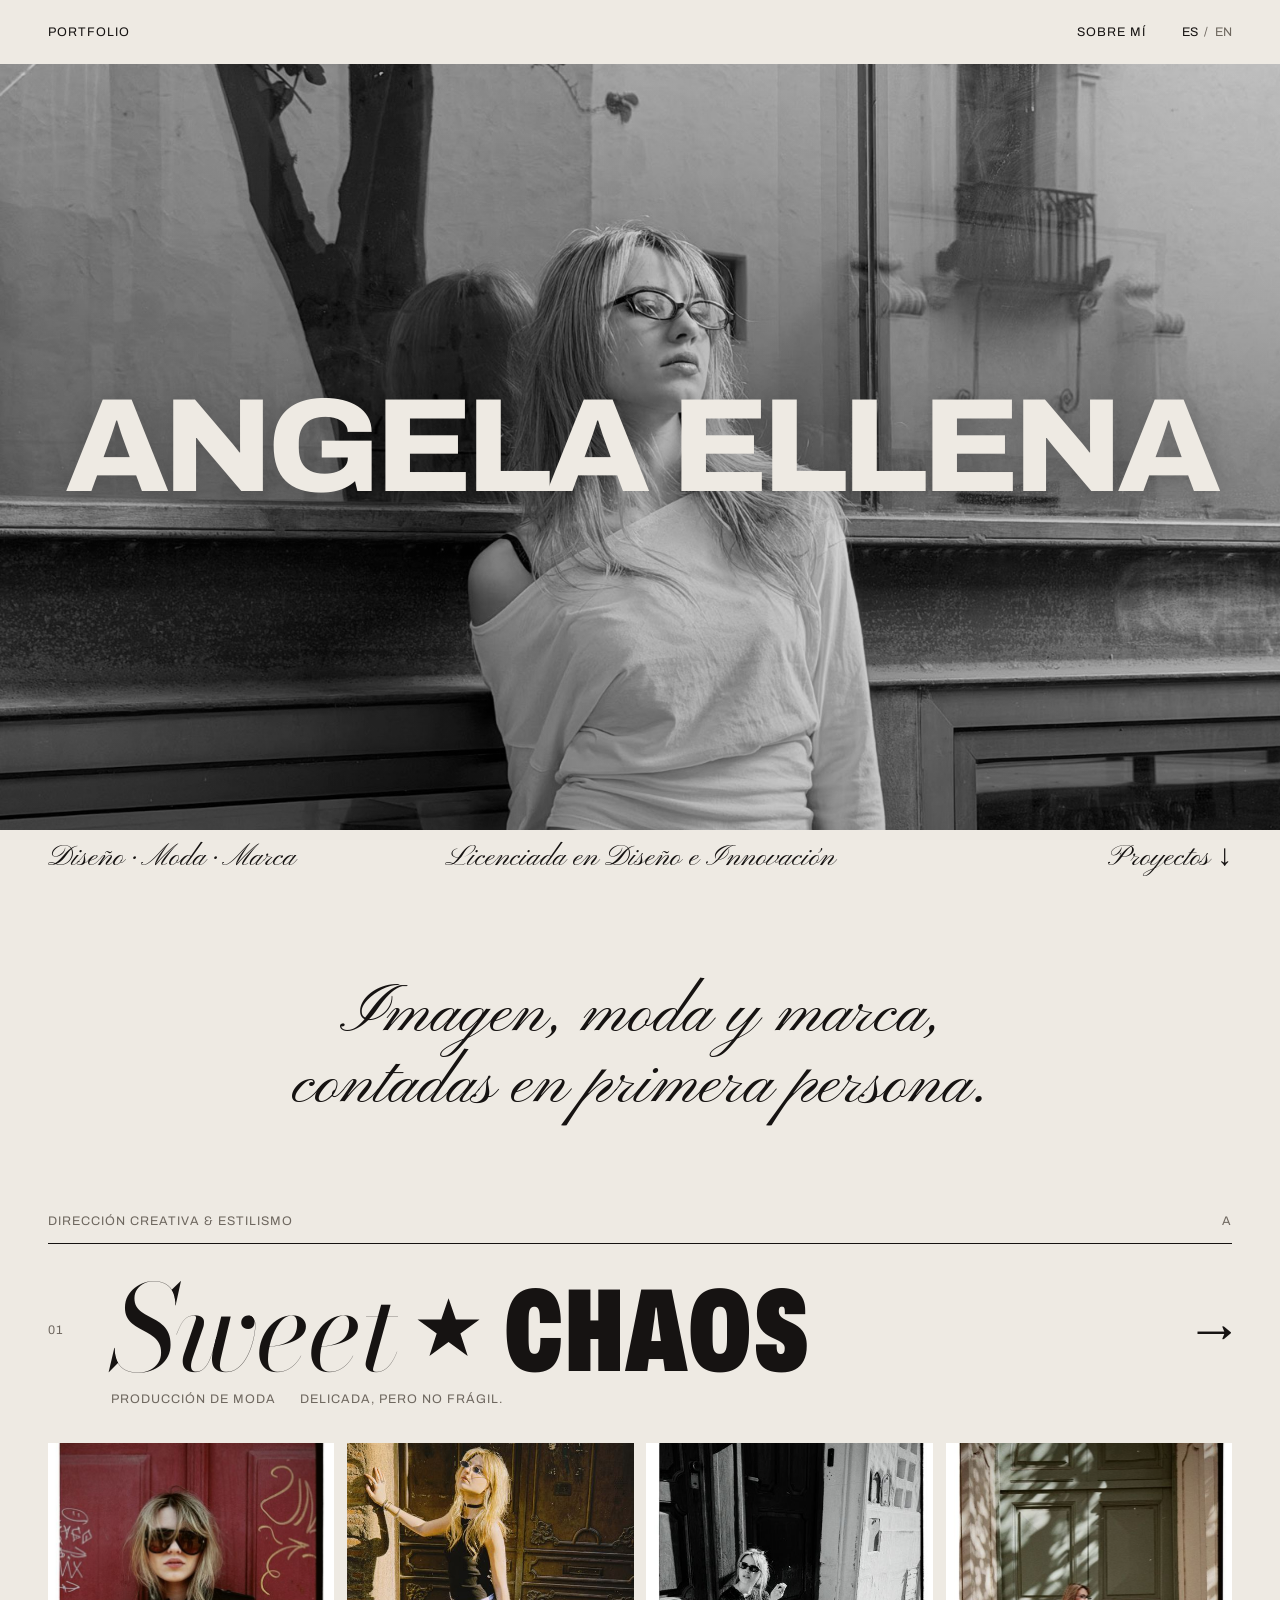
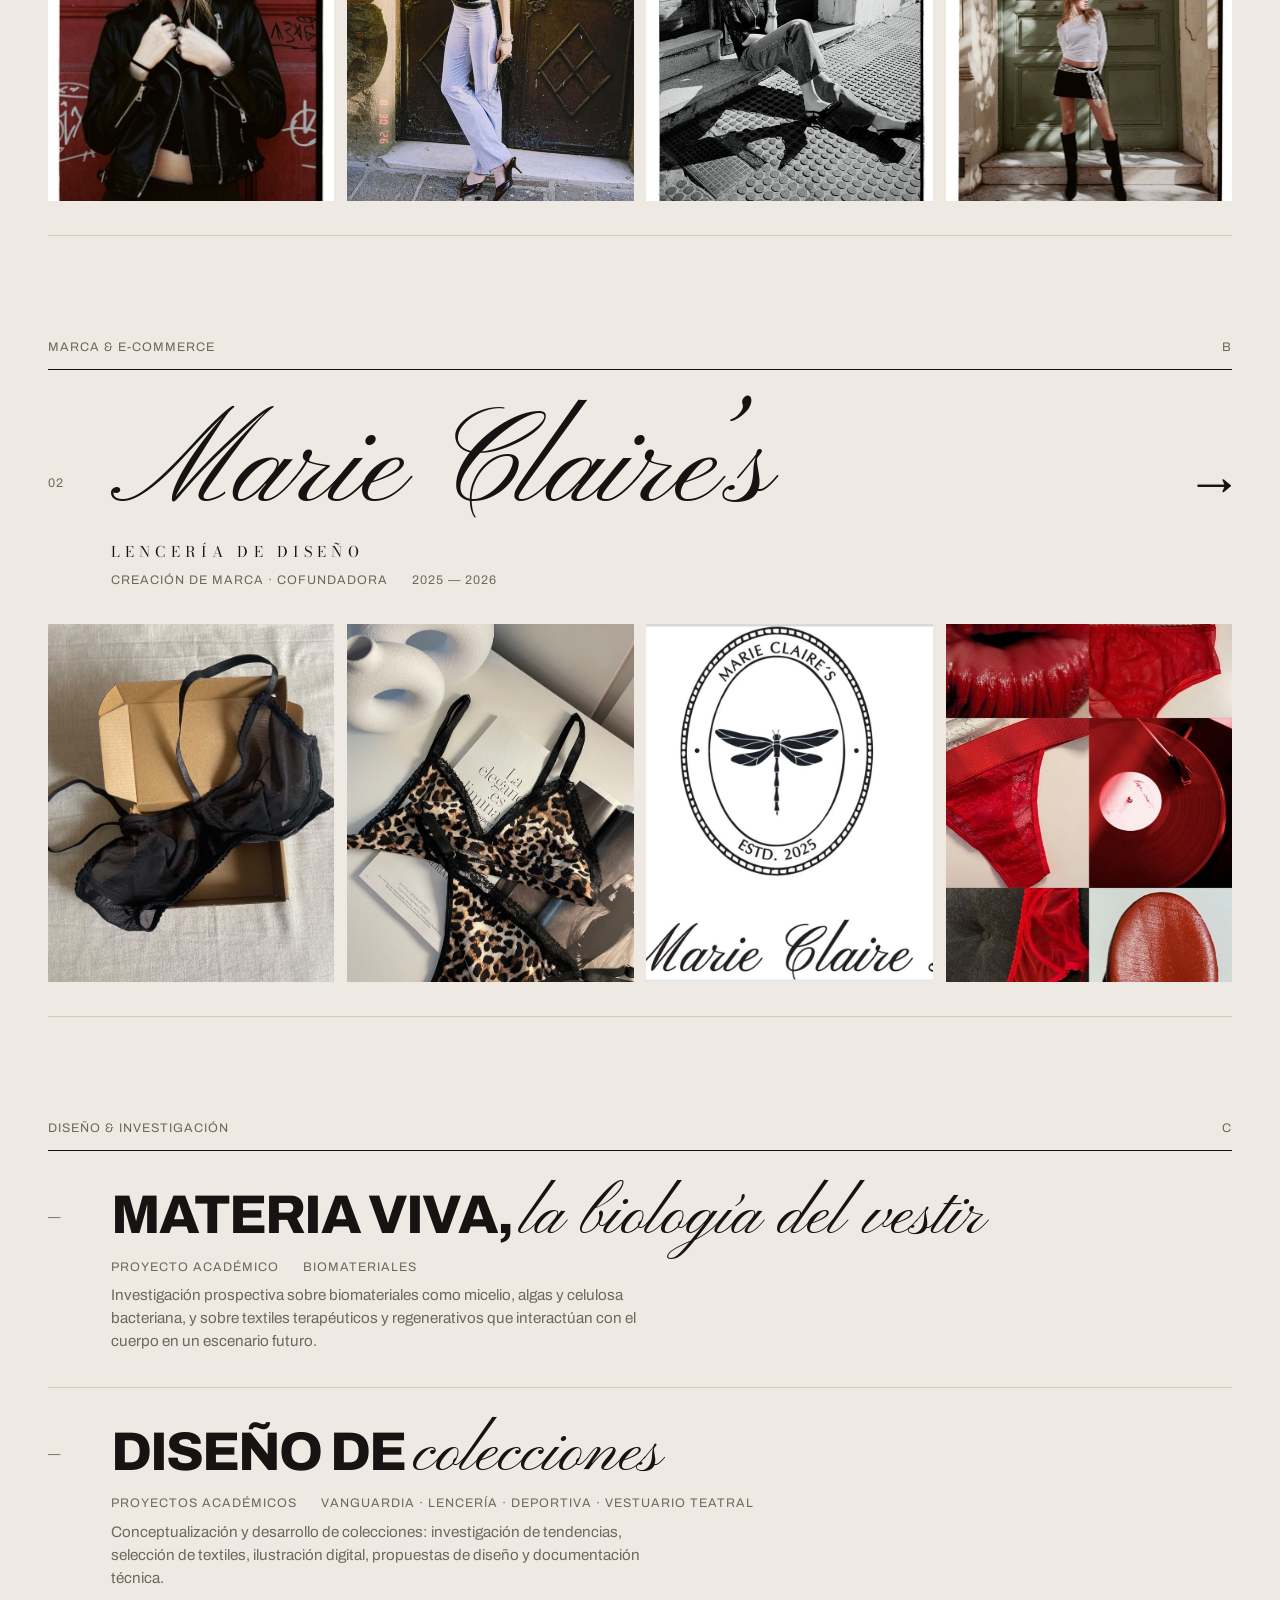
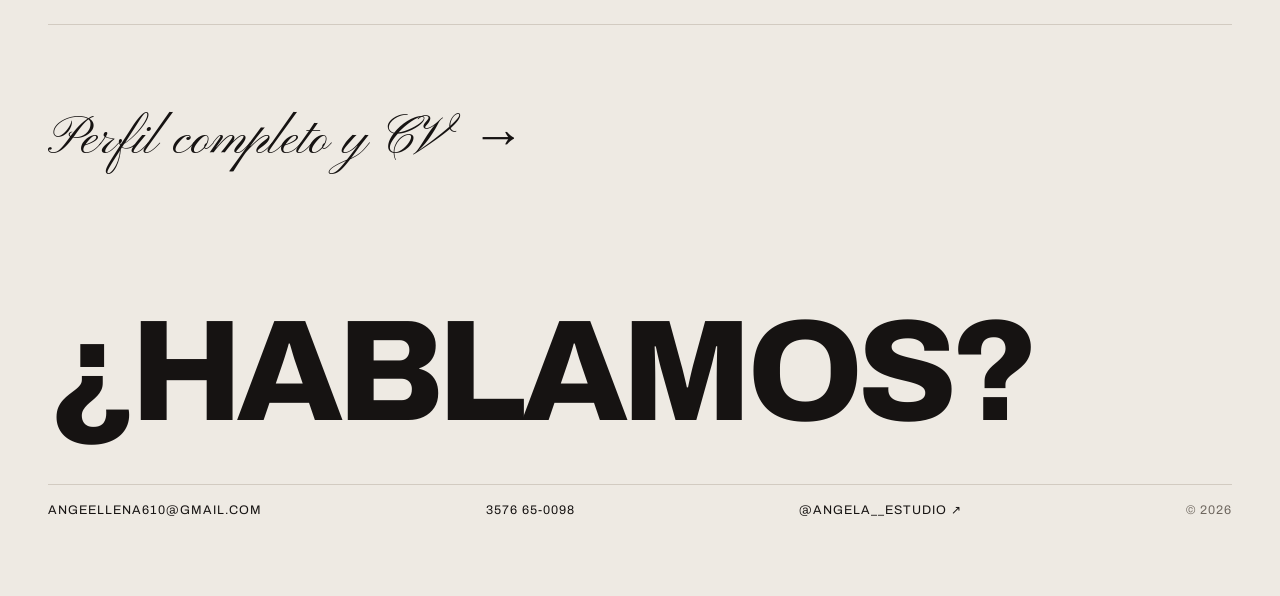
==== index.html @ 3c70242e "Cursiva del índice con Pinyon Script Co-Authored-By: Claude Opus 5.5 <noreply@anthropic.com>" ====
<!doctype html>
<html lang="es">
<head>
  <meta charset="utf-8">
  <meta name="viewport" content="width=device-width, initial-scale=1, viewport-fit=cover">
  <title>Angela Ellena — Portfolio</title>
  <meta name="description" content="Portfolio de Angela Ellena: producción de moda y creación de marca.">
  <meta property="og:title" content="Angela Ellena — Portfolio">
  <meta property="og:description" content="Imagen, moda y marca, contadas en primera persona.">
  <meta property="og:image" content="sweet-chaos/assets/img/full/a01.jpg">
  <meta name="theme-color" content="#EEEAE3">
  <link rel="preconnect" href="https://fonts.googleapis.com">
  <link rel="preconnect" href="https://fonts.gstatic.com" crossorigin>
  <link rel="stylesheet" href="https://fonts.googleapis.com/css2?family=Archivo:wdth,wght@62..125,100..900&family=Bodoni+Moda:ital,opsz,wght@0,6..96,400..700;1,6..96,400..700&family=Pinyon+Script&display=swap">
  <style>
    /* Índice del portfolio: fondo hueso, el nombre en mayúscula grande y pesada (Archivo)
       acompañado de una cursiva caligráfica (Pinyon Script), superpuesto sobre un cuadro grande de fotos horizontales.
       Cada proyecto conserva su propia identidad (Sweet Chaos: Bodoni + condensada con estrella;
       Marie Claire's: firma caligráfica).
       Sin fotos que aparezcan al pasar el mouse: las tiras de fotos están siempre a la vista. */
    :root {
      --paper: #EEEAE3;
      --ink: #161312;
      --soft: #6E675F;
      --rule: #D2CBC1;
      --bordo: #A23A41;
      --f-romantic: "Bodoni Moda", "Didot", "Bodoni 72", Georgia, serif;
      --f-rebel: "Archivo", "Helvetica Neue", Arial, sans-serif;
      --f-italic: "Pinyon Script", "Snell Roundhand", cursive;
      --f-script: "Pinyon Script", "Snell Roundhand", cursive;
      --gutter: clamp(16px, 4vw, 48px);
      --ease: cubic-bezier(.2, .7, .1, 1);
      color-scheme: light;
    }
    * { box-sizing: border-box; }
    html { scroll-behavior: smooth; }
    body { margin: 0; background: var(--paper); color: var(--ink); font-family: var(--f-rebel); font-size: 15px; line-height: 1.5; -webkit-font-smoothing: antialiased; overflow-x: hidden; }
    a { color: inherit; text-decoration: none; }
    button { font: inherit; color: inherit; background: none; border: 0; padding: 0; cursor: pointer; }
    img { display: block; max-width: 100%; height: auto; }
    :focus-visible { outline: 1px solid var(--ink); outline-offset: 4px; }
    ::selection { background: var(--ink); color: var(--paper); }
    .wrap { padding-left: max(var(--gutter), env(safe-area-inset-left, 0px)); padding-right: max(var(--gutter), env(safe-area-inset-right, 0px)); }
    .small { font-size: .78rem; letter-spacing: .08em; text-transform: uppercase; }
    .soft { color: var(--soft); }
    /* La cursiva caligráfica (Pinyon Script): tiene un solo peso y letra chica, por eso va más grande
       que el texto que acompaña y sin negrita ni itálica simuladas */
    .it { font-family: var(--f-italic); font-style: normal; font-weight: 400; font-synthesis: none; letter-spacing: 0; text-transform: none; }

    .bar { display: flex; justify-content: space-between; align-items: center; height: 64px; }
    .lang { display: flex; gap: 6px; color: var(--soft); }
    .lang button[aria-pressed="true"] { color: var(--ink); }
    .nav { display: flex; align-items: center; gap: clamp(16px, 3vw, 36px); }
    .nav > a:hover { color: var(--soft); }

    /* Portada: un cuadro de borde a borde de la pantalla (sin márgenes a los costados) donde van
       pasando las fotos en blanco y negro, con ANGELA ELLENA en un renglón superpuesto encima
       y una línea de notas en cursiva debajo. */
    .hero { min-height: calc(100svh - 64px); display: flex; flex-direction: column; justify-content: center; padding-bottom: 3vh; }
    .caps { display: grid; grid-template-columns: 1fr auto 1fr; gap: 6px 16px; margin-top: 12px; }
    .frame { position: relative; width: 100%; height: clamp(320px, calc(100svh - 64px - 70px), 66vw); overflow: hidden; background: var(--rule); container-type: inline-size; }
    .frame img { position: absolute; inset: 0; width: 100%; height: 100%; object-fit: cover; filter: grayscale(1); opacity: 0; transition: opacity 1.2s var(--ease); }
    .frame img.on { opacity: 1; }
    .frame::after { content: ""; position: absolute; inset: 0; background: linear-gradient(180deg, rgba(0,0,0,.08), rgba(0,0,0,.22)); pointer-events: none; }
    .name { position: absolute; inset: 0; z-index: 1; margin: 0; display: flex; flex-wrap: nowrap; align-items: center; justify-content: center; gap: 0 .2em; padding: 0 3cqi; color: var(--paper); font-family: var(--f-rebel); font-weight: 800; font-stretch: 105%; text-transform: uppercase; font-size: 10.4cqi; line-height: .84; white-space: nowrap; letter-spacing: -.045em; text-align: center; text-shadow: 0 2px 30px rgba(0,0,0,.18); }
    .cap { font-size: clamp(1.6rem, 1.3rem + .7vw, 2.2rem); line-height: 1.1; }
    .cap.c { text-align: center; }
    .cap.r { text-align: right; }
    .cap a:hover { color: var(--soft); }
    @media (max-width: 760px) {
      .frame { height: min(72svh, 125vw); }
      .caps { grid-template-columns: auto 1fr; }
      .cap { white-space: nowrap; }
      .cap { font-size: 1.45rem; }
      .cap.c { grid-column: 1 / -1; grid-row: 1; text-align: left; }
    }
    .intro { margin: clamp(32px, 6vw, 80px) auto clamp(48px, 7vw, 90px); max-width: 22ch; text-align: center; font-family: var(--f-italic); font-weight: 400; font-synthesis: none; font-size: clamp(2.4rem, 1.4rem + 3.6vw, 5.2rem); line-height: 1.05; }
    .intro em { font-style: normal; }

    /* Proyectos */
    .list { list-style: none; margin: 0; padding: 0; }
    .item { border-bottom: 1px solid var(--rule); }
    .item:first-child { border-top: 1px solid var(--ink); }
    .row { display: grid; grid-template-columns: 3em 1fr auto; align-items: center; gap: 8px 18px; padding: clamp(18px, 3vw, 34px) 0; }
    .num { font-size: .78rem; letter-spacing: .08em; color: var(--soft); }
    .arrow { font-size: clamp(1.4rem, 1rem + 1.6vw, 2.6rem); transition: transform .6s var(--ease); }
    .row:hover .arrow, .row:focus-visible .arrow { transform: translateX(12px); }
    .meta { grid-column: 2 / -1; display: flex; flex-wrap: wrap; gap: 4px 24px; }

    .t-sc { display: flex; align-items: baseline; flex-wrap: wrap; gap: 0 .18em; line-height: .85; font-size: clamp(3rem, 1rem + 8vw, 9.5rem); }
    .t-sc i { font-family: var(--f-romantic); font-style: italic; font-weight: 400; letter-spacing: -.02em; }
    .t-sc b { font-family: var(--f-rebel); font-stretch: 62%; font-weight: 900; text-transform: uppercase; }
    .t-sc svg { width: .55em; height: .55em; fill: currentColor; align-self: center; }
    .t-mc { display: block; font-family: var(--f-script); font-weight: 400; font-size: clamp(3.4rem, 1rem + 9vw, 11rem); line-height: 1; }
    .t-mc-sub { display: block; font-family: var(--f-romantic); text-transform: uppercase; letter-spacing: .35em; font-size: clamp(.7rem, .6rem + .4vw, 1rem); margin-top: .4em; }

    /* Grupos por disciplina */
    .group + .group { margin-top: clamp(56px, 8vw, 110px); }
    .group-head { display: flex; justify-content: space-between; gap: 8px 16px; flex-wrap: wrap; padding-bottom: 12px; }
    .group-head h2 { margin: 0; font: inherit; }
    /* Proyectos sin página propia: solo texto, sin flecha ni fotos */
    .row.static { cursor: default; }
    .t-txt { display: block; font-family: var(--f-rebel); font-weight: 800; text-transform: uppercase; font-size: clamp(1.7rem, 1rem + 3vw, 4rem); line-height: .95; letter-spacing: -.035em; }
    .t-txt em { font-family: var(--f-italic); font-style: normal; font-weight: 400; font-synthesis: none; font-size: 1.25em; text-transform: none; letter-spacing: 0; }
    .t-desc { grid-column: 2 / -1; max-width: 62ch; margin: 0; color: var(--soft); font-size: .95rem; }
    .more { display: inline-flex; gap: .6em; align-items: baseline; margin-top: clamp(40px, 6vw, 80px); font-family: var(--f-italic); font-weight: 400; font-synthesis: none; font-size: clamp(2.1rem, 1.4rem + 2.4vw, 3.6rem); }
    .more-a { transition: transform .6s var(--ease); }
    .more:hover .more-a { transform: translateX(10px); }

    .strip { display: grid; grid-template-columns: repeat(4, 1fr); gap: clamp(8px, 1vw, 14px); padding-bottom: clamp(18px, 3vw, 34px); }
    .strip a { display: block; overflow: hidden; }
    .strip img { width: 100%; aspect-ratio: 4 / 5; object-fit: cover; }
    @media (max-width: 700px) {
      .row { grid-template-columns: 2.2em 1fr auto; }
      .strip { grid-template-columns: repeat(2, 1fr); }
    }

    /* Contacto */
    .contact { padding-top: clamp(70px, 10vw, 140px); padding-bottom: max(clamp(40px, 6vw, 80px), env(safe-area-inset-bottom)); }
    .big { font-family: var(--f-rebel); font-weight: 800; text-transform: uppercase; font-size: clamp(3rem, 1rem + 10vw, 12rem); line-height: .88; letter-spacing: -.045em; transition: color .3s; }
    .big:hover { color: var(--bordo); }
    .foot-row { display: flex; flex-wrap: wrap; justify-content: space-between; gap: 10px 28px; margin-top: clamp(28px, 4vw, 48px); border-top: 1px solid var(--rule); padding-top: 16px; }
    .foot-row a { overflow-wrap: anywhere; }
    .foot-row a:hover { color: var(--soft); }

    /* Aparición suave al cargar y al bajar */
    .js .rv { opacity: 0; transform: translateY(24px); transition: opacity 1.1s var(--ease), transform 1.1s var(--ease); }
    .js .rv.in { opacity: 1; transform: none; }
    @media (prefers-reduced-motion: reduce) { .js .rv { opacity: 1; transform: none; transition: none; } html { scroll-behavior: auto; } }
  </style>
</head>
<body>

<header class="bar wrap small">
  <span>Portfolio</span>
  <nav class="nav">
    <a href="about/" data-en="About">Sobre mí</a>
    <div class="lang" role="group" aria-label="Idioma / Language">
      <button type="button" data-lang="es" aria-pressed="true">ES</button>
      <span aria-hidden="true">/</span>
      <button type="button" data-lang="en" aria-pressed="false">EN</button>
    </div>
  </nav>
</header>

<main>
  <section class="hero rv">
      <div class="frame">
        <h1 class="name"><span>Angela</span> <span>Ellena</span></h1>
        <img class="on" src="assets/home/h01.jpg" width="1600" height="1200" alt="">
        <img data-src="assets/home/h02.jpg" width="1600" height="900" alt="">
        <img data-src="assets/home/h03.jpg" width="1280" height="960" alt="">
        <img data-src="assets/home/h04.jpg" width="1600" height="1200" alt="">
        <img data-src="assets/home/h05.jpg" width="1600" height="1200" alt="">
        <img data-src="assets/home/h06.jpg" width="1600" height="900" alt="">
        <img data-src="assets/home/h07.jpg" width="1169" height="811" alt="">
        <img data-src="assets/home/h08.jpg" width="1600" height="1200" alt="">
        <img data-src="assets/home/h09.jpg" width="1600" height="1065" alt="">
        <img data-src="assets/home/h10.jpg" width="1600" height="900" alt="">
        <img data-src="assets/home/h11.jpg" width="1169" height="799" alt="">
        <img data-src="assets/home/h12.jpg" width="1600" height="1200" alt="">
        <img data-src="assets/home/h13.jpg" width="1280" height="960" alt="">
        <img data-src="assets/home/h14.jpg" width="592" height="384" alt="">
        <img data-src="assets/home/h15.jpg" width="1169" height="811" alt="">
        <img data-src="assets/home/h16.jpg" width="784" height="452" alt="">
        <img data-src="assets/home/h17.jpg" width="936" height="526" alt="">
      </div>
      <div class="caps wrap">
        <span class="cap it" data-en="Design · Fashion · Brand">Diseño · Moda · Marca</span>
        <span class="cap c it" data-en="B.A. in Design and Innovation">Licenciada en Diseño e Innovación</span>
        <a class="cap r it" href="#proyectos" data-en="Projects ↓">Proyectos ↓</a>
      </div>
  </section>

  <p class="intro wrap rv" id="proyectos" data-en="Image, fashion and brand, <em>told in the first person.</em>">Imagen, moda y marca, <em>contadas en primera persona.</em></p>

  <div class="wrap">
  <section class="group" aria-labelledby="g1">
    <header class="group-head small soft rv"><h2 id="g1" data-en="Creative direction &amp; styling">Dirección creativa &amp; estilismo</h2><span>A</span></header>
    <ol class="list">
    <li class="item rv">
      <a class="row" href="sweet-chaos/">
        <span class="num">01</span>
        <span class="t-sc" aria-label="Sweet Chaos"><i>Sweet</i><svg viewBox="0 0 100 100" aria-hidden="true"><polygon points="50,2 61.2,34.5 97.6,34.5 68.2,55.9 79.4,90.5 50,69.1 20.6,90.5 31.8,55.9 2.4,34.5 38.8,34.5"/></svg><b>Chaos</b></span>
        <span class="arrow" aria-hidden="true">→</span>
        <span class="meta small soft"><span data-en="Fashion production">Producción de moda</span><span data-en="Delicate, but not fragile.">Delicada, pero no frágil.</span></span>
      </a>
      <div class="strip">
        <a href="sweet-chaos/" tabindex="-1" aria-hidden="true"><img src="sweet-chaos/assets/img/grid/a01.jpg" width="580" height="800" alt=""></a>
        <a href="sweet-chaos/" tabindex="-1" aria-hidden="true"><img src="sweet-chaos/assets/img/grid/a09.jpg" width="533" height="800" alt="" loading="lazy"></a>
        <a href="sweet-chaos/" tabindex="-1" aria-hidden="true"><img src="sweet-chaos/assets/img/grid/b03.jpg" width="571" height="800" alt="" loading="lazy"></a>
        <a href="sweet-chaos/" tabindex="-1" aria-hidden="true"><img src="sweet-chaos/assets/img/grid/a20.jpg" width="573" height="800" alt="" loading="lazy"></a>
      </div>
    </li>
    </ol>
  </section>

  <section class="group" aria-labelledby="g2">
    <header class="group-head small soft rv"><h2 id="g2" data-en="Brand &amp; e-commerce">Marca &amp; e-commerce</h2><span>B</span></header>
    <ol class="list" start="2">
    <li class="item rv">
      <a class="row" href="marie-claires/">
        <span class="num">02</span>
        <span><span class="t-mc">Marie Claire’s</span><span class="t-mc-sub" data-en="Designer lingerie">Lencería de diseño</span></span>
        <span class="arrow" aria-hidden="true">→</span>
        <span class="meta small soft"><span data-en="Brand creation · Co-founder">Creación de marca · Cofundadora</span><span>2025 — 2026</span></span>
      </a>
      <div class="strip">
        <a href="marie-claires/" tabindex="-1" aria-hidden="true"><img src="marie-claires/assets/img/grid/hero.jpg" width="675" height="900" alt="" loading="lazy"></a>
        <a href="marie-claires/" tabindex="-1" aria-hidden="true"><img src="marie-claires/assets/img/grid/f2.jpg" width="675" height="900" alt="" loading="lazy"></a>
        <a href="marie-claires/" tabindex="-1" aria-hidden="true"><img src="marie-claires/assets/img/grid/l6.jpg" width="854" height="900" alt="" loading="lazy"></a>
        <a href="marie-claires/" tabindex="-1" aria-hidden="true"><img src="marie-claires/assets/img/grid/m6.jpg" width="506" height="900" alt="" loading="lazy"></a>
      </div>
    </li>
    </ol>
  </section>

  <section class="group" aria-labelledby="g3">
    <header class="group-head small soft rv"><h2 id="g3" data-en="Design &amp; research">Diseño &amp; investigación</h2><span>C</span></header>
    <ul class="list">
      <li class="item rv">
        <div class="row static">
          <span class="num">—</span>
          <span class="t-txt">Materia Viva, <em data-en="the biology of dressing">la biología del vestir</em></span>
          <span></span>
          <span class="meta small soft"><span data-en="Academic project">Proyecto académico</span><span data-en="Biomaterials">Biomateriales</span></span>
          <p class="t-desc" data-en="Speculative research on biomaterials such as mycelium, algae and bacterial cellulose, and on therapeutic, regenerative textiles that interact with the body in a future scenario.">Investigación prospectiva sobre biomateriales como micelio, algas y celulosa bacteriana, y sobre textiles terapéuticos y regenerativos que interactúan con el cuerpo en un escenario futuro.</p>
        </div>
      </li>
      <li class="item rv">
        <div class="row static">
          <span class="num">—</span>
          <span class="t-txt" data-en="Collection <em>design</em>">Diseño de <em>colecciones</em></span>
          <span></span>
          <span class="meta small soft"><span data-en="Academic projects">Proyectos académicos</span><span data-en="Avant-garde · Lingerie · Sportswear · Stage costume">Vanguardia · Lencería · Deportiva · Vestuario teatral</span></span>
          <p class="t-desc" data-en="Concept and development of collections: trend research, textile selection, digital illustration, design proposals and technical documentation.">Conceptualización y desarrollo de colecciones: investigación de tendencias, selección de textiles, ilustración digital, propuestas de diseño y documentación técnica.</p>
        </div>
      </li>
    </ul>
  </section>

  <a class="more rv" href="about/"><span data-en="Full profile &amp; CV">Perfil completo y CV</span><span class="more-a" aria-hidden="true">→</span></a>
  </div>

  <section class="contact wrap" aria-label="Contacto">
    <a class="big" href="mailto:angeellena610@gmail.com" data-en="Let’s talk">¿Hablamos?</a>
    <div class="foot-row small">
      <a href="mailto:angeellena610@gmail.com">angeellena610@gmail.com</a>
      <a href="tel:+5493576650098">3576 65-0098</a>
      <a href="https://instagram.com/angela__estudio" target="_blank" rel="noopener">@angela__estudio ↗</a>
      <span class="soft">© 2026</span>
    </div>
  </section>
</main>

<script>
(() => {
  'use strict';
  document.documentElement.classList.add('js');

  // ES / EN: el español está en el HTML, el inglés en data-en. Siempre abre en español; si se elige inglés,
  // se mantiene solo mientras dure la visita (sessionStorage) y lo comparten las páginas de proyecto.
  const items = [...document.querySelectorAll('[data-en]')].map((el) => ({ el, es: el.innerHTML, en: el.dataset.en }));
  function setLang(l) {
    const lang = l === 'en' ? 'en' : 'es';
    document.documentElement.lang = lang;
    items.forEach((x) => { x.el.innerHTML = x[lang]; });
    document.querySelectorAll('.lang button').forEach((b) => b.setAttribute('aria-pressed', String(b.dataset.lang === lang)));
    try { sessionStorage.setItem('ae-lang', lang); } catch (e) { /* sin storage */ }
  }
  document.querySelectorAll('.lang button').forEach((b) => b.addEventListener('click', () => setLang(b.dataset.lang)));
  let saved = null;
  try { saved = sessionStorage.getItem('ae-lang'); } catch (e) { /* sin storage */ }
  setLang(saved || 'es');

  // Portada: las fotos del cuadro van pasando. Se carga solo la primera; cada siguiente se baja
  // mientras se ve la actual y aparece recién cuando terminó de cargar.
  const pics = [...document.querySelectorAll('.frame img')];
  const load = (img) => new Promise((ok) => {
    if (!img.dataset.src) return ok();
    img.onload = img.onerror = () => ok();
    img.src = img.dataset.src; delete img.dataset.src;
  });
  if (pics.length > 1 && !matchMedia('(prefers-reduced-motion: reduce)').matches) {
    let i = 0;
    const next = () => {
      const j = (i + 1) % pics.length;
      Promise.all([load(pics[j]), new Promise((r) => setTimeout(r, 3000))]).then(() => {
        pics[i].classList.remove('on'); pics[j].classList.add('on'); i = j; next();
      });
    };
    next();
  }

  // Aparición al bajar
  const rvs = document.querySelectorAll('.rv');
  if ('IntersectionObserver' in window && !matchMedia('(prefers-reduced-motion: reduce)').matches) {
    const io = new IntersectionObserver((es) => es.forEach((e) => { if (e.isIntersecting) { e.target.classList.add('in'); io.unobserve(e.target); } }), { threshold: 0.08 });
    rvs.forEach((el) => io.observe(el));
  } else rvs.forEach((el) => el.classList.add('in'));
})();
</script>
</body>
</html>
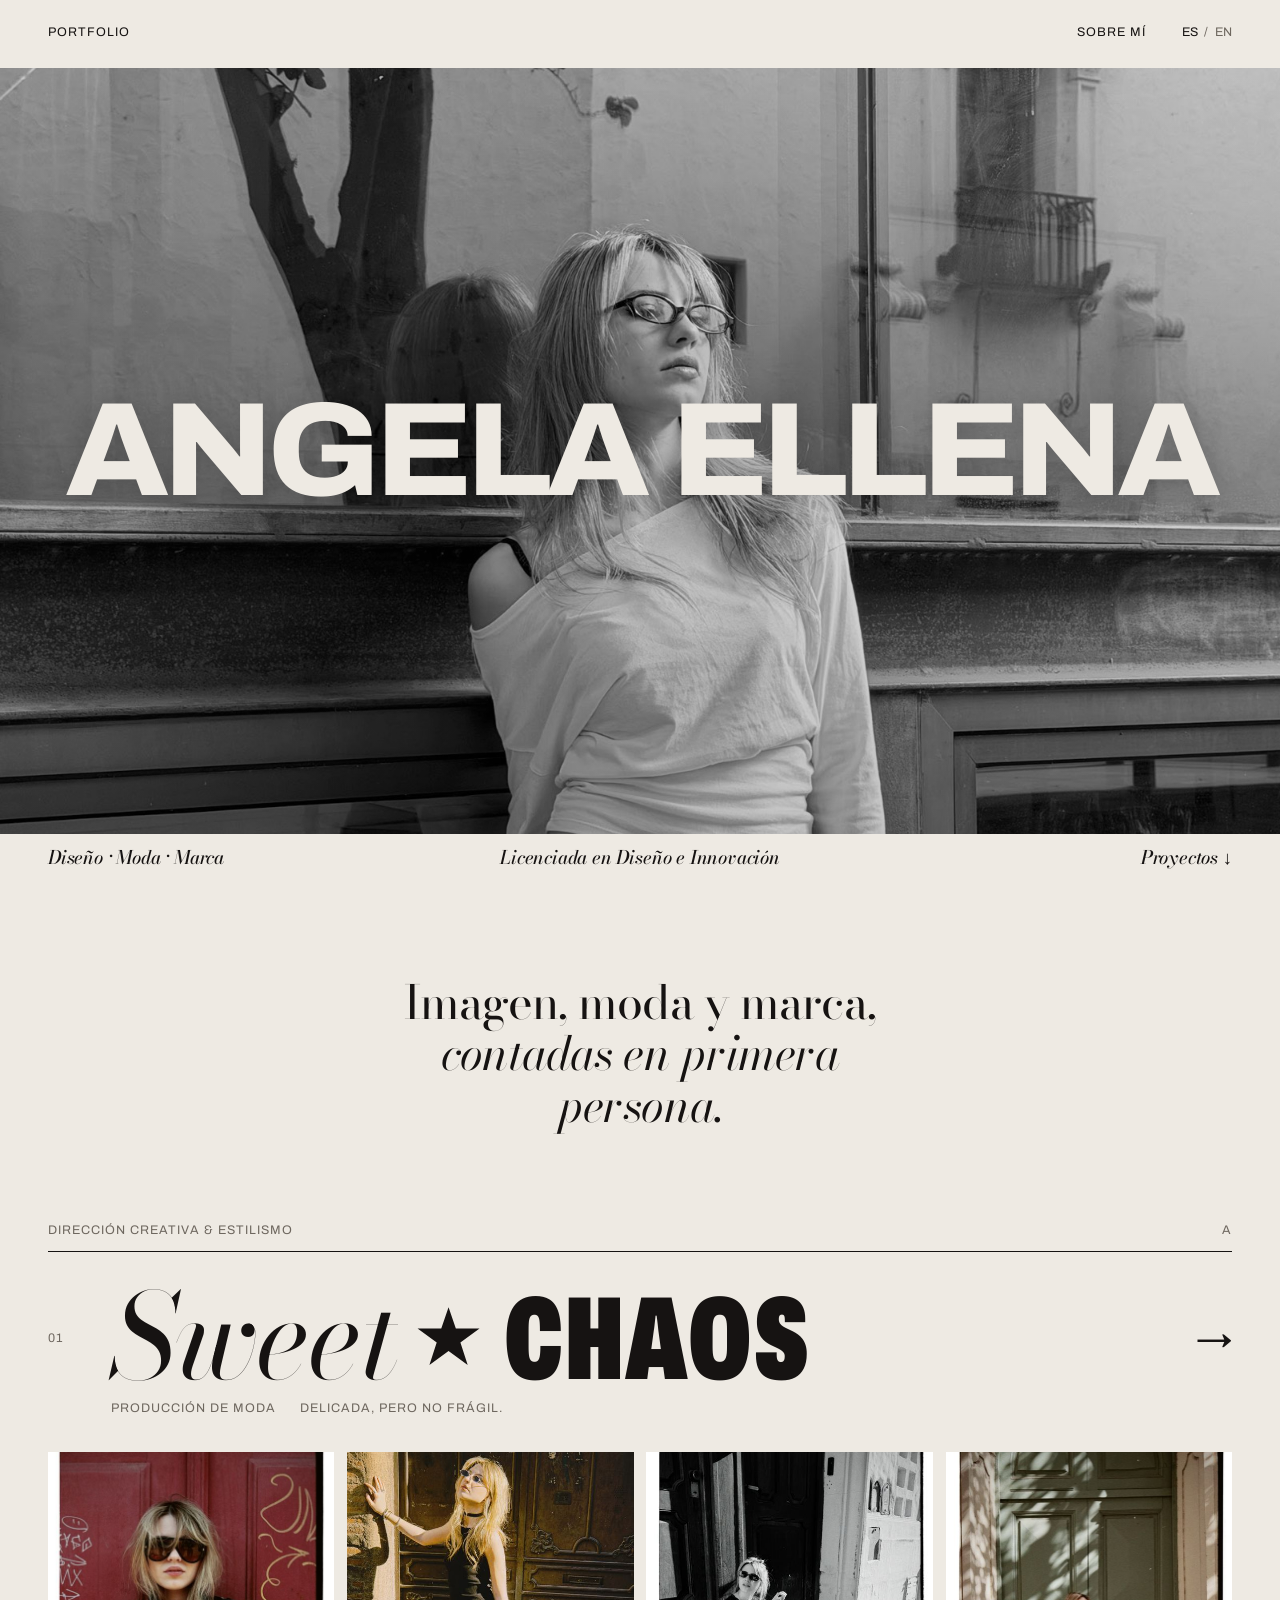
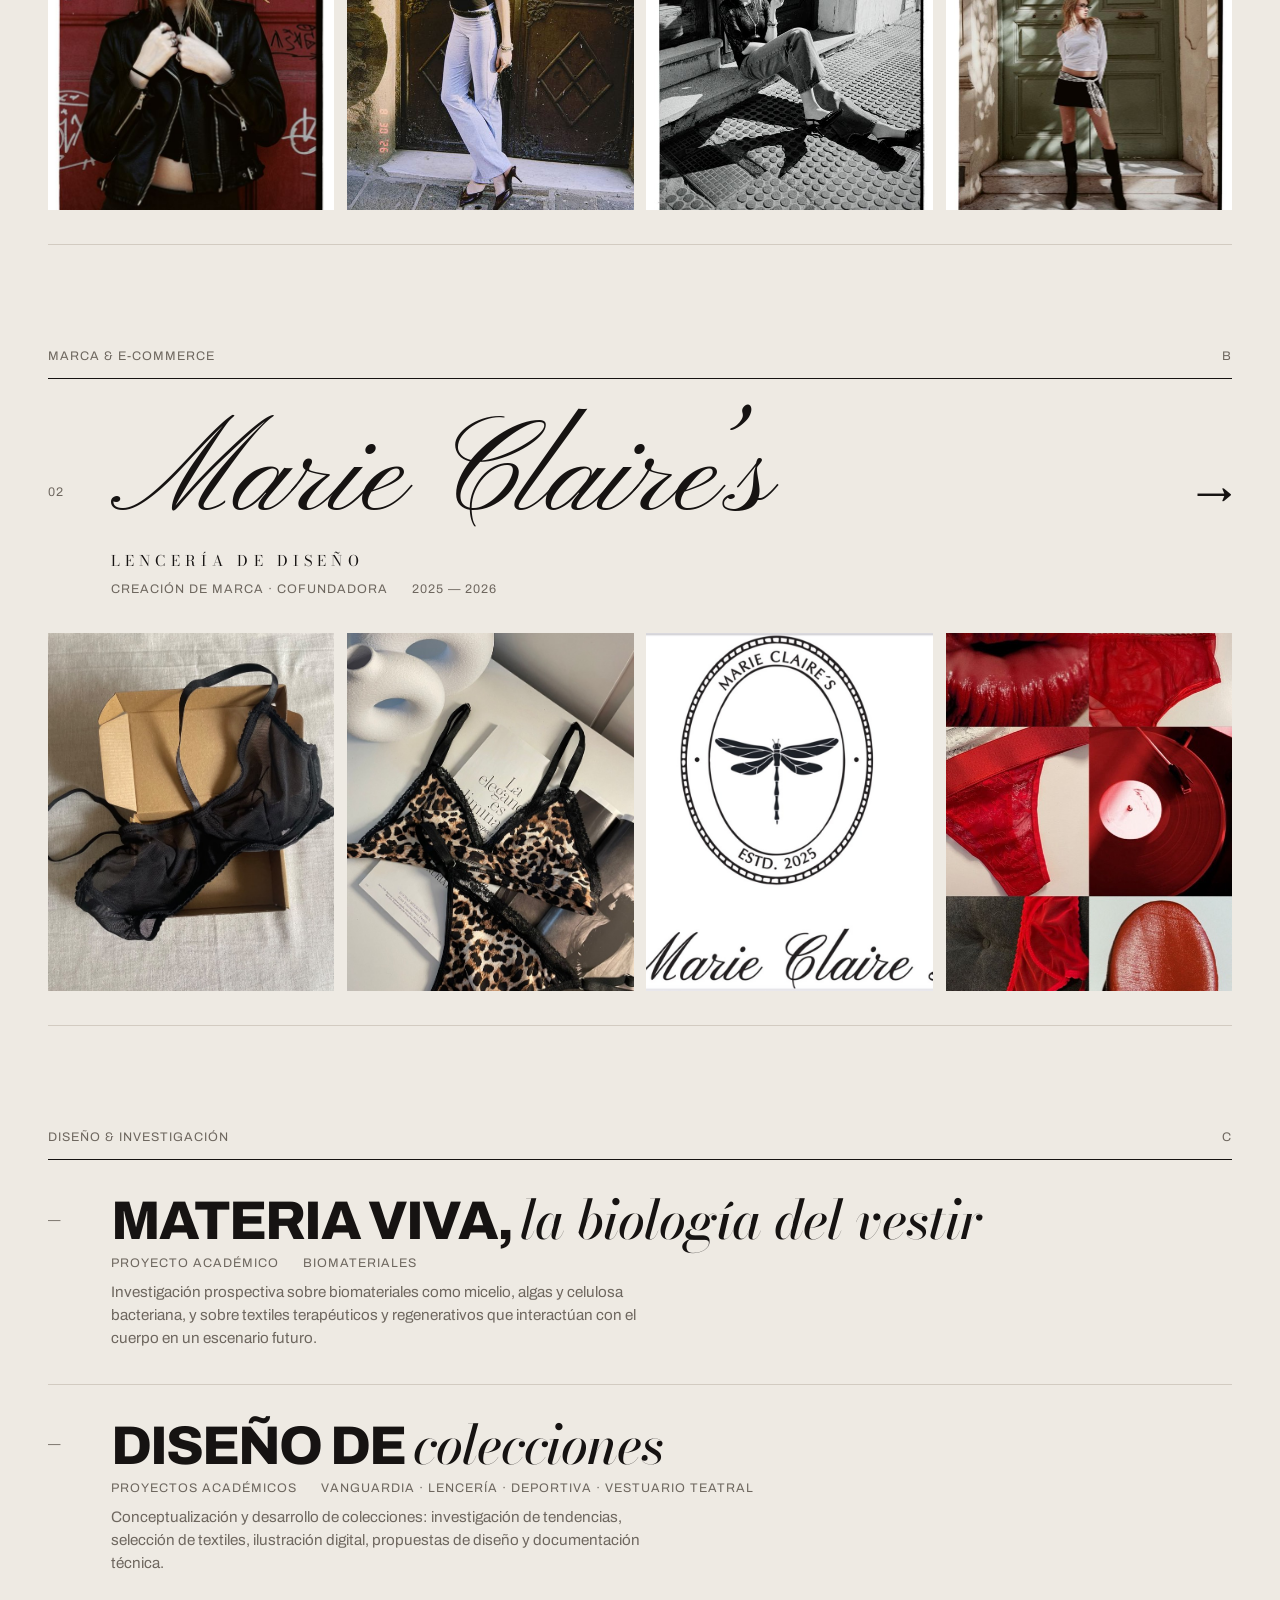
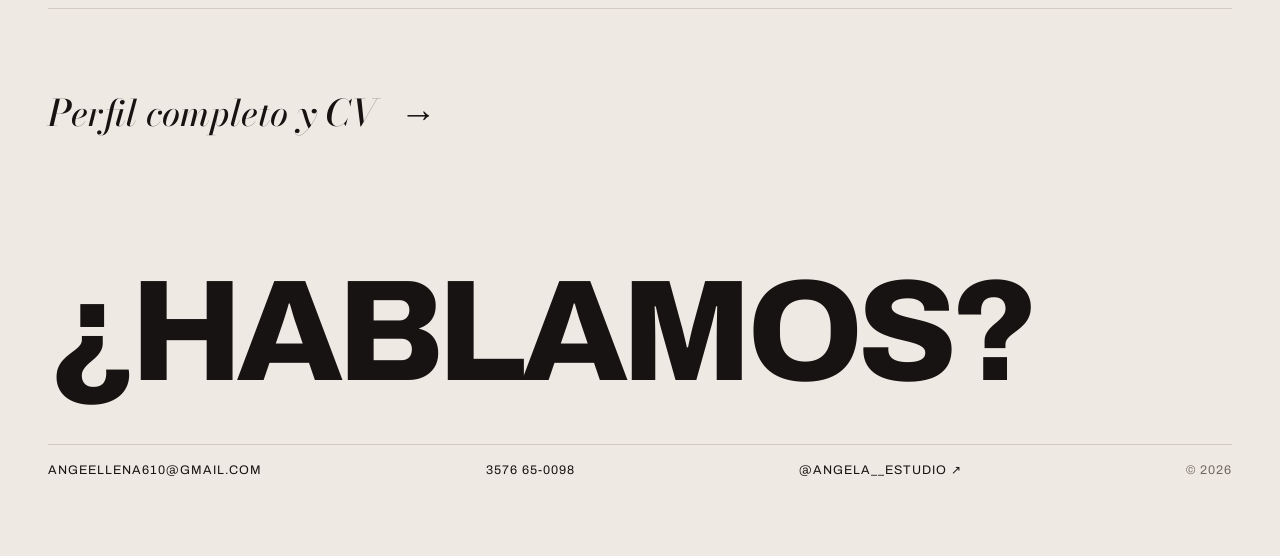
==== commit f8170142: "Itálica de Bodoni Moda (como en main) en lugar de Pinyon Script Co-Authored-By: Claude Opus 5.5 <nor" ====
--- a/index.html
+++ b/index.html
@@ -14,7 +14,7 @@
   <link rel="stylesheet" href="https://fonts.googleapis.com/css2?family=Archivo:wdth,wght@62..125,100..900&family=Bodoni+Moda:ital,opsz,wght@0,6..96,400..700;1,6..96,400..700&family=Pinyon+Script&display=swap">
   <style>
     /* Índice del portfolio: fondo hueso, el nombre en mayúscula grande y pesada (Archivo)
-       acompañado de una cursiva caligráfica (Pinyon Script), superpuesto sobre un cuadro grande de fotos horizontales.
+       acompañado de la itálica de Bodoni Moda (la misma del sitio en main), superpuesto sobre un cuadro grande de fotos horizontales.
        Cada proyecto conserva su propia identidad (Sweet Chaos: Bodoni + condensada con estrella;
        Marie Claire's: firma caligráfica).
        Sin fotos que aparezcan al pasar el mouse: las tiras de fotos están siempre a la vista. */
@@ -26,7 +26,7 @@
       --bordo: #A23A41;
       --f-romantic: "Bodoni Moda", "Didot", "Bodoni 72", Georgia, serif;
       --f-rebel: "Archivo", "Helvetica Neue", Arial, sans-serif;
-      --f-italic: "Pinyon Script", "Snell Roundhand", cursive;
+      --f-italic: "Bodoni Moda", "Didot", "Bodoni 72", Georgia, serif;
       --f-script: "Pinyon Script", "Snell Roundhand", cursive;
       --gutter: clamp(16px, 4vw, 48px);
       --ease: cubic-bezier(.2, .7, .1, 1);
@@ -43,9 +43,8 @@
     .wrap { padding-left: max(var(--gutter), env(safe-area-inset-left, 0px)); padding-right: max(var(--gutter), env(safe-area-inset-right, 0px)); }
     .small { font-size: .78rem; letter-spacing: .08em; text-transform: uppercase; }
     .soft { color: var(--soft); }
-    /* La cursiva caligráfica (Pinyon Script): tiene un solo peso y letra chica, por eso va más grande
-       que el texto que acompaña y sin negrita ni itálica simuladas */
-    .it { font-family: var(--f-italic); font-style: normal; font-weight: 400; font-synthesis: none; letter-spacing: 0; text-transform: none; }
+    /* La itálica de Bodoni Moda, en peso medio para que los trazos finos no se pierdan */
+    .it { font-family: var(--f-italic); font-style: italic; font-weight: 500; letter-spacing: -.01em; text-transform: none; }
 
     .bar { display: flex; justify-content: space-between; align-items: center; height: 64px; }
     .lang { display: flex; gap: 6px; color: var(--soft); }
@@ -63,7 +62,7 @@
     .frame img.on { opacity: 1; }
     .frame::after { content: ""; position: absolute; inset: 0; background: linear-gradient(180deg, rgba(0,0,0,.08), rgba(0,0,0,.22)); pointer-events: none; }
     .name { position: absolute; inset: 0; z-index: 1; margin: 0; display: flex; flex-wrap: nowrap; align-items: center; justify-content: center; gap: 0 .2em; padding: 0 3cqi; color: var(--paper); font-family: var(--f-rebel); font-weight: 800; font-stretch: 105%; text-transform: uppercase; font-size: 10.4cqi; line-height: .84; white-space: nowrap; letter-spacing: -.045em; text-align: center; text-shadow: 0 2px 30px rgba(0,0,0,.18); }
-    .cap { font-size: clamp(1.6rem, 1.3rem + .7vw, 2.2rem); line-height: 1.1; }
+    .cap { font-size: clamp(1rem, .85rem + .4vw, 1.35rem); line-height: 1.2; }
     .cap.c { text-align: center; }
     .cap.r { text-align: right; }
     .cap a:hover { color: var(--soft); }
@@ -71,11 +70,11 @@
       .frame { height: min(72svh, 125vw); }
       .caps { grid-template-columns: auto 1fr; }
       .cap { white-space: nowrap; }
-      .cap { font-size: 1.45rem; }
+      .cap { font-size: 1rem; }
       .cap.c { grid-column: 1 / -1; grid-row: 1; text-align: left; }
     }
-    .intro { margin: clamp(32px, 6vw, 80px) auto clamp(48px, 7vw, 90px); max-width: 22ch; text-align: center; font-family: var(--f-italic); font-weight: 400; font-synthesis: none; font-size: clamp(2.4rem, 1.4rem + 3.6vw, 5.2rem); line-height: 1.05; }
-    .intro em { font-style: normal; }
+    .intro { margin: clamp(32px, 6vw, 80px) auto clamp(48px, 7vw, 90px); max-width: 22ch; text-align: center; font-family: var(--f-italic); font-weight: 400; font-size: clamp(1.6rem, 1rem + 2.4vw, 3.4rem); line-height: 1.1; letter-spacing: -.02em; }
+    .intro em { font-style: italic; }
 
     /* Proyectos */
     .list { list-style: none; margin: 0; padding: 0; }
@@ -101,9 +100,9 @@
     /* Proyectos sin página propia: solo texto, sin flecha ni fotos */
     .row.static { cursor: default; }
     .t-txt { display: block; font-family: var(--f-rebel); font-weight: 800; text-transform: uppercase; font-size: clamp(1.7rem, 1rem + 3vw, 4rem); line-height: .95; letter-spacing: -.035em; }
-    .t-txt em { font-family: var(--f-italic); font-style: normal; font-weight: 400; font-synthesis: none; font-size: 1.25em; text-transform: none; letter-spacing: 0; }
+    .t-txt em { font-family: var(--f-italic); font-style: italic; font-weight: 500; text-transform: none; letter-spacing: -.02em; }
     .t-desc { grid-column: 2 / -1; max-width: 62ch; margin: 0; color: var(--soft); font-size: .95rem; }
-    .more { display: inline-flex; gap: .6em; align-items: baseline; margin-top: clamp(40px, 6vw, 80px); font-family: var(--f-italic); font-weight: 400; font-synthesis: none; font-size: clamp(2.1rem, 1.4rem + 2.4vw, 3.6rem); }
+    .more { display: inline-flex; gap: .6em; align-items: baseline; margin-top: clamp(40px, 6vw, 80px); font-family: var(--f-italic); font-style: italic; font-weight: 500; font-size: clamp(1.4rem, 1rem + 1.6vw, 2.4rem); }
     .more-a { transition: transform .6s var(--ease); }
     .more:hover .more-a { transform: translateX(10px); }
 
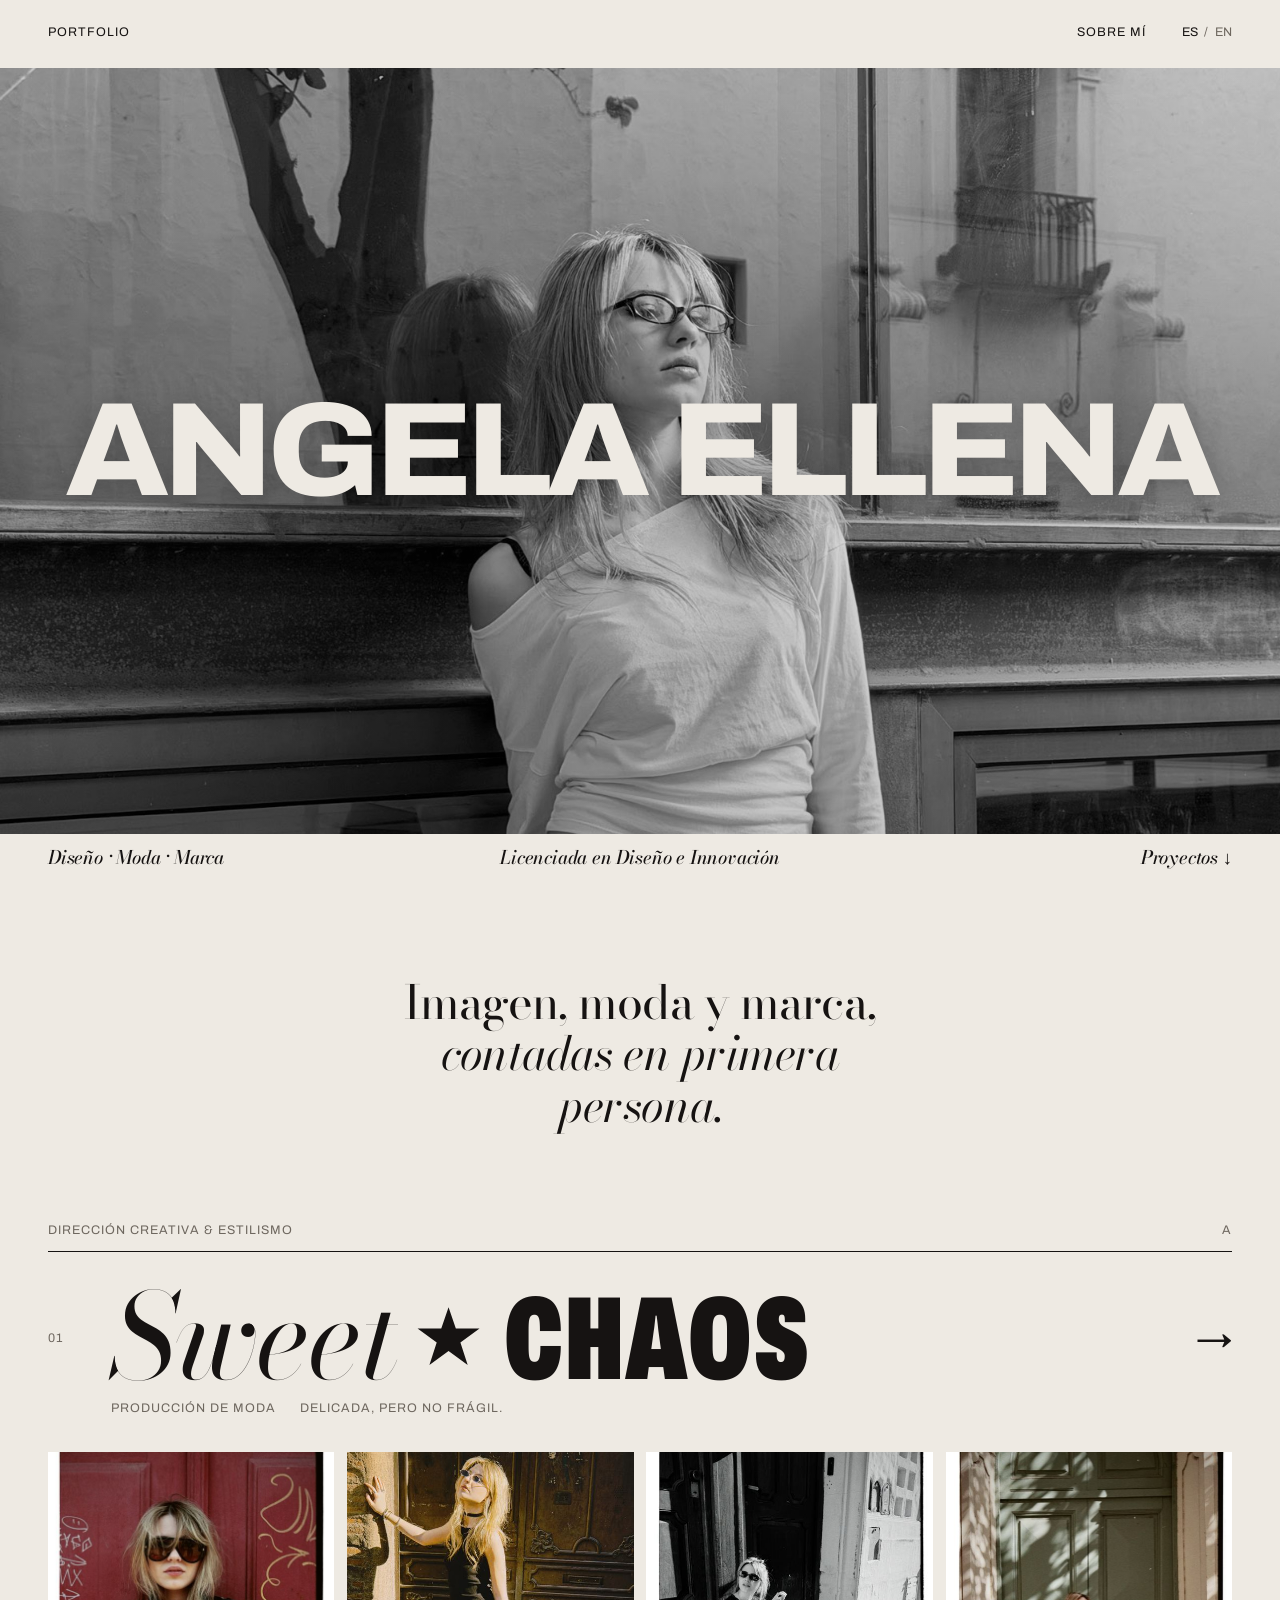
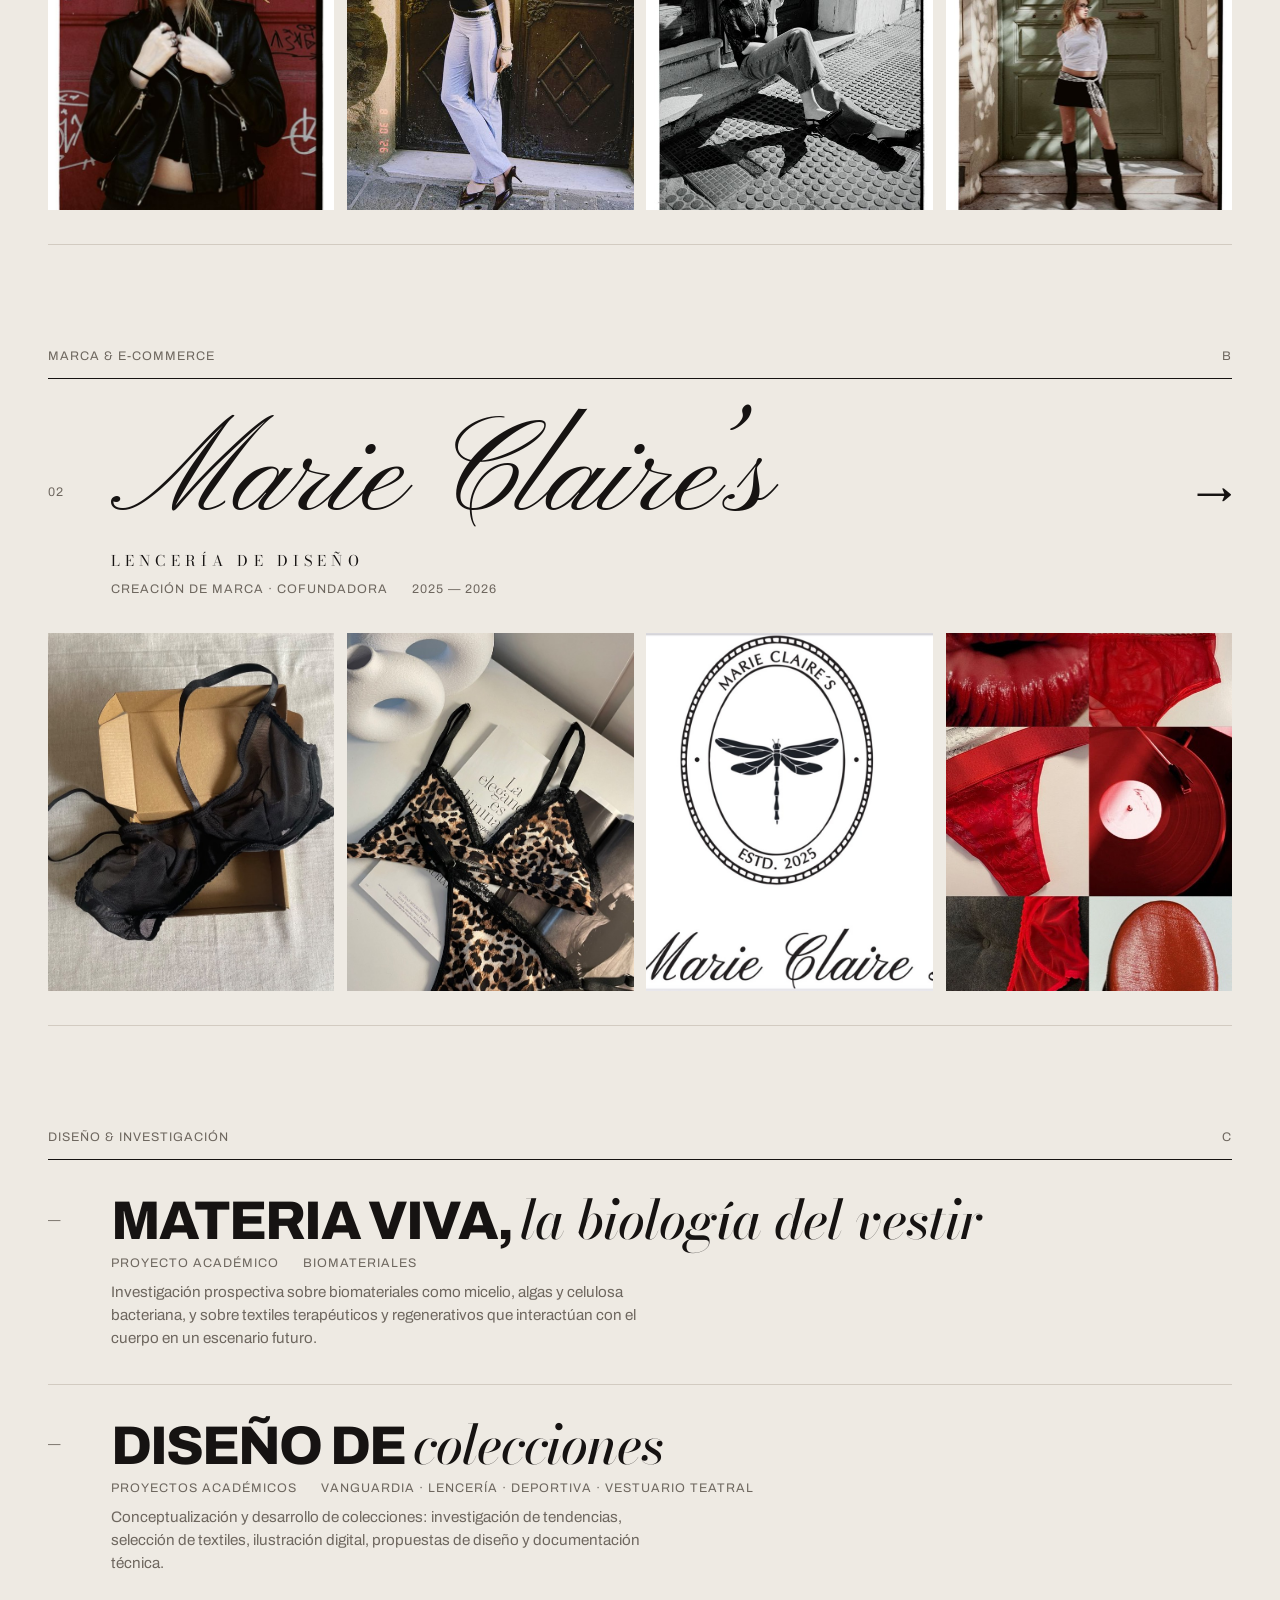
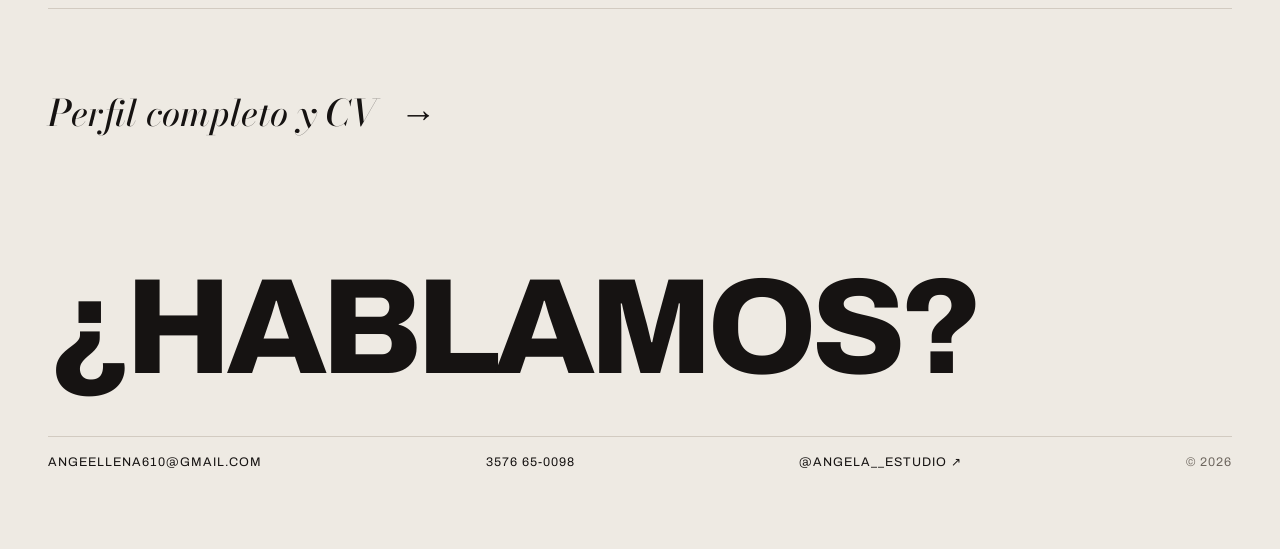
==== commit 0caa8dbb: "¿HABLAMOS? del índice en Sweet Chaos y Marie Claire's; entra en celular Co-Authored-By: Claude Opus " ====
--- a/index.html
+++ b/index.html
@@ -23,7 +23,7 @@
       --ink: #161312;
       --soft: #6E675F;
       --rule: #D2CBC1;
-      --bordo: #A23A41;
+      --pink: #FB0292; /* Pantone 17-2435 TN Pink Glo */
       --f-romantic: "Bodoni Moda", "Didot", "Bodoni 72", Georgia, serif;
       --f-rebel: "Archivo", "Helvetica Neue", Arial, sans-serif;
       --f-italic: "Bodoni Moda", "Didot", "Bodoni 72", Georgia, serif;
@@ -116,8 +116,8 @@
 
     /* Contacto */
     .contact { padding-top: clamp(70px, 10vw, 140px); padding-bottom: max(clamp(40px, 6vw, 80px), env(safe-area-inset-bottom)); }
-    .big { font-family: var(--f-rebel); font-weight: 800; text-transform: uppercase; font-size: clamp(3rem, 1rem + 10vw, 12rem); line-height: .88; letter-spacing: -.045em; transition: color .3s; }
-    .big:hover { color: var(--bordo); }
+    .big { font-family: var(--f-rebel); font-weight: 800; text-transform: uppercase; font-size: clamp(2.6rem, .5rem + 10vw, 12rem); line-height: .88; letter-spacing: -.045em; transition: color .3s; }
+    .big:hover { color: var(--pink); }
     .foot-row { display: flex; flex-wrap: wrap; justify-content: space-between; gap: 10px 28px; margin-top: clamp(28px, 4vw, 48px); border-top: 1px solid var(--rule); padding-top: 16px; }
     .foot-row a { overflow-wrap: anywhere; }
     .foot-row a:hover { color: var(--soft); }
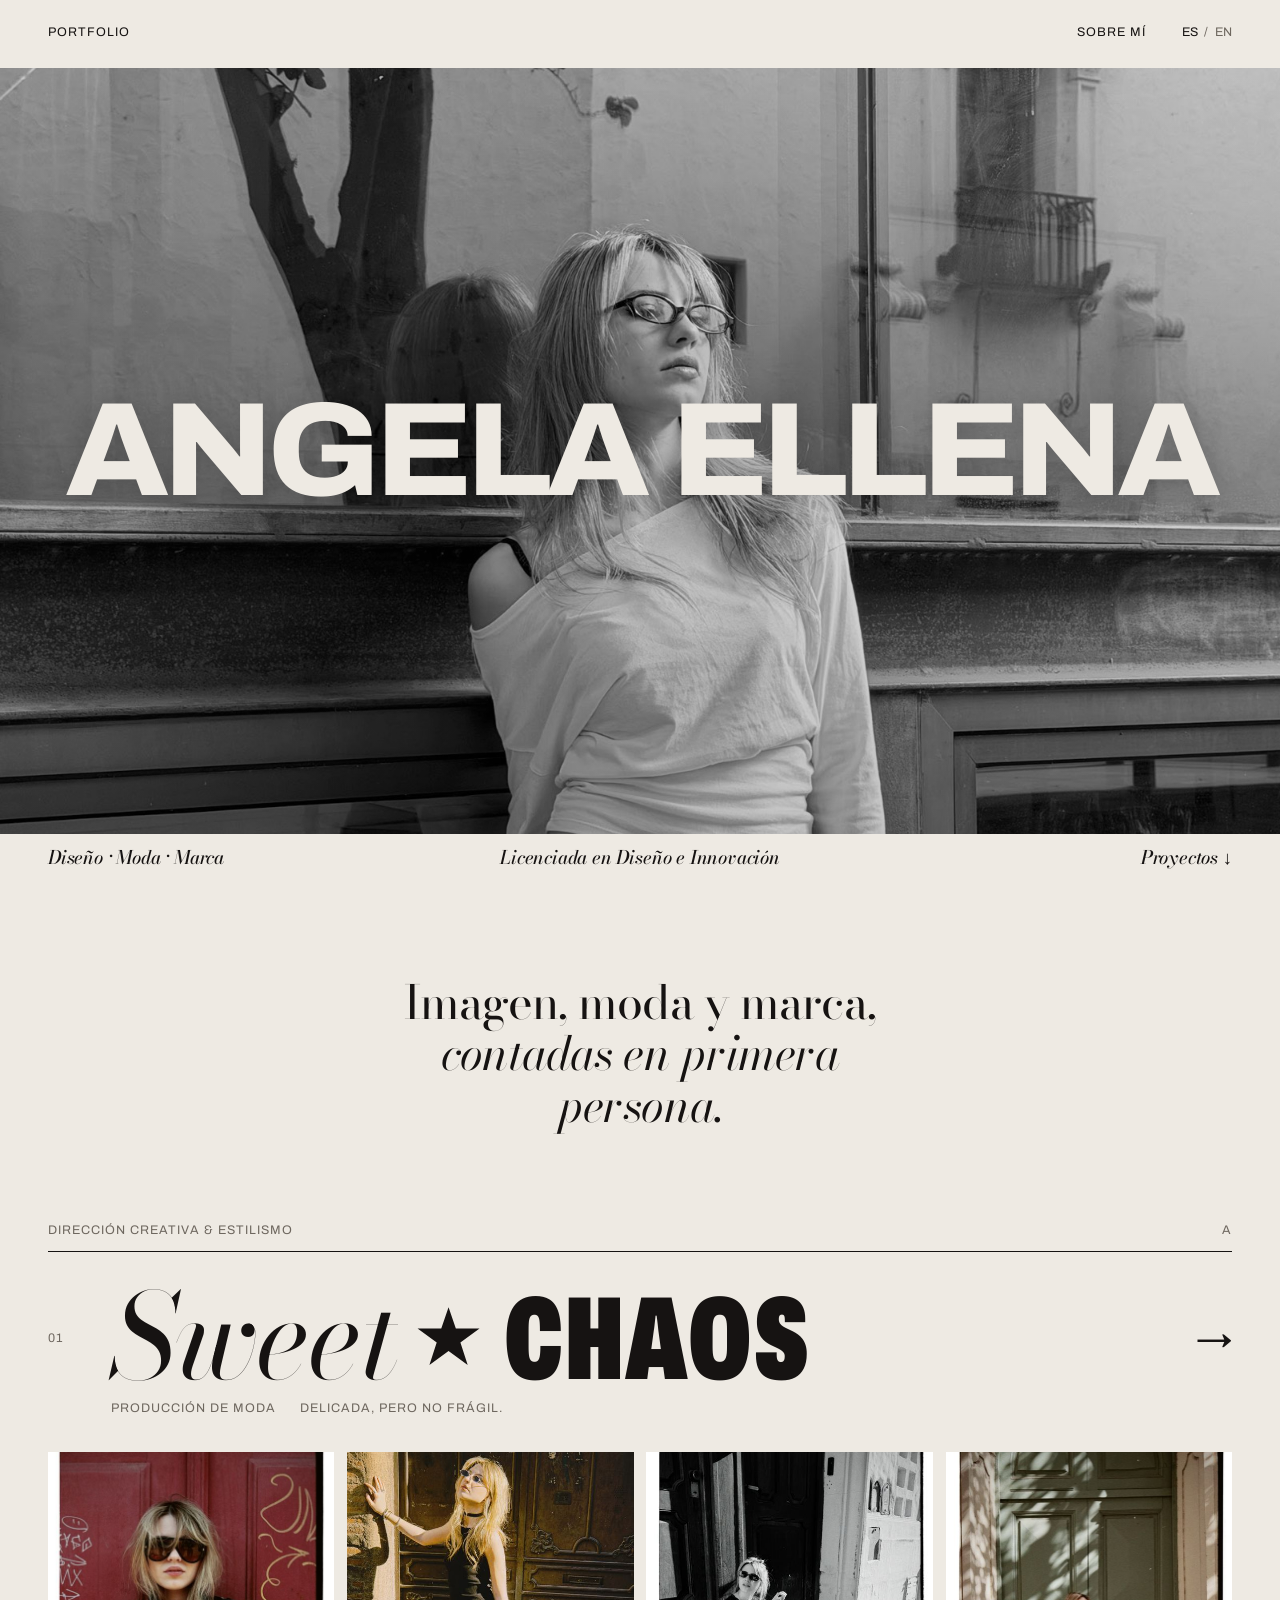
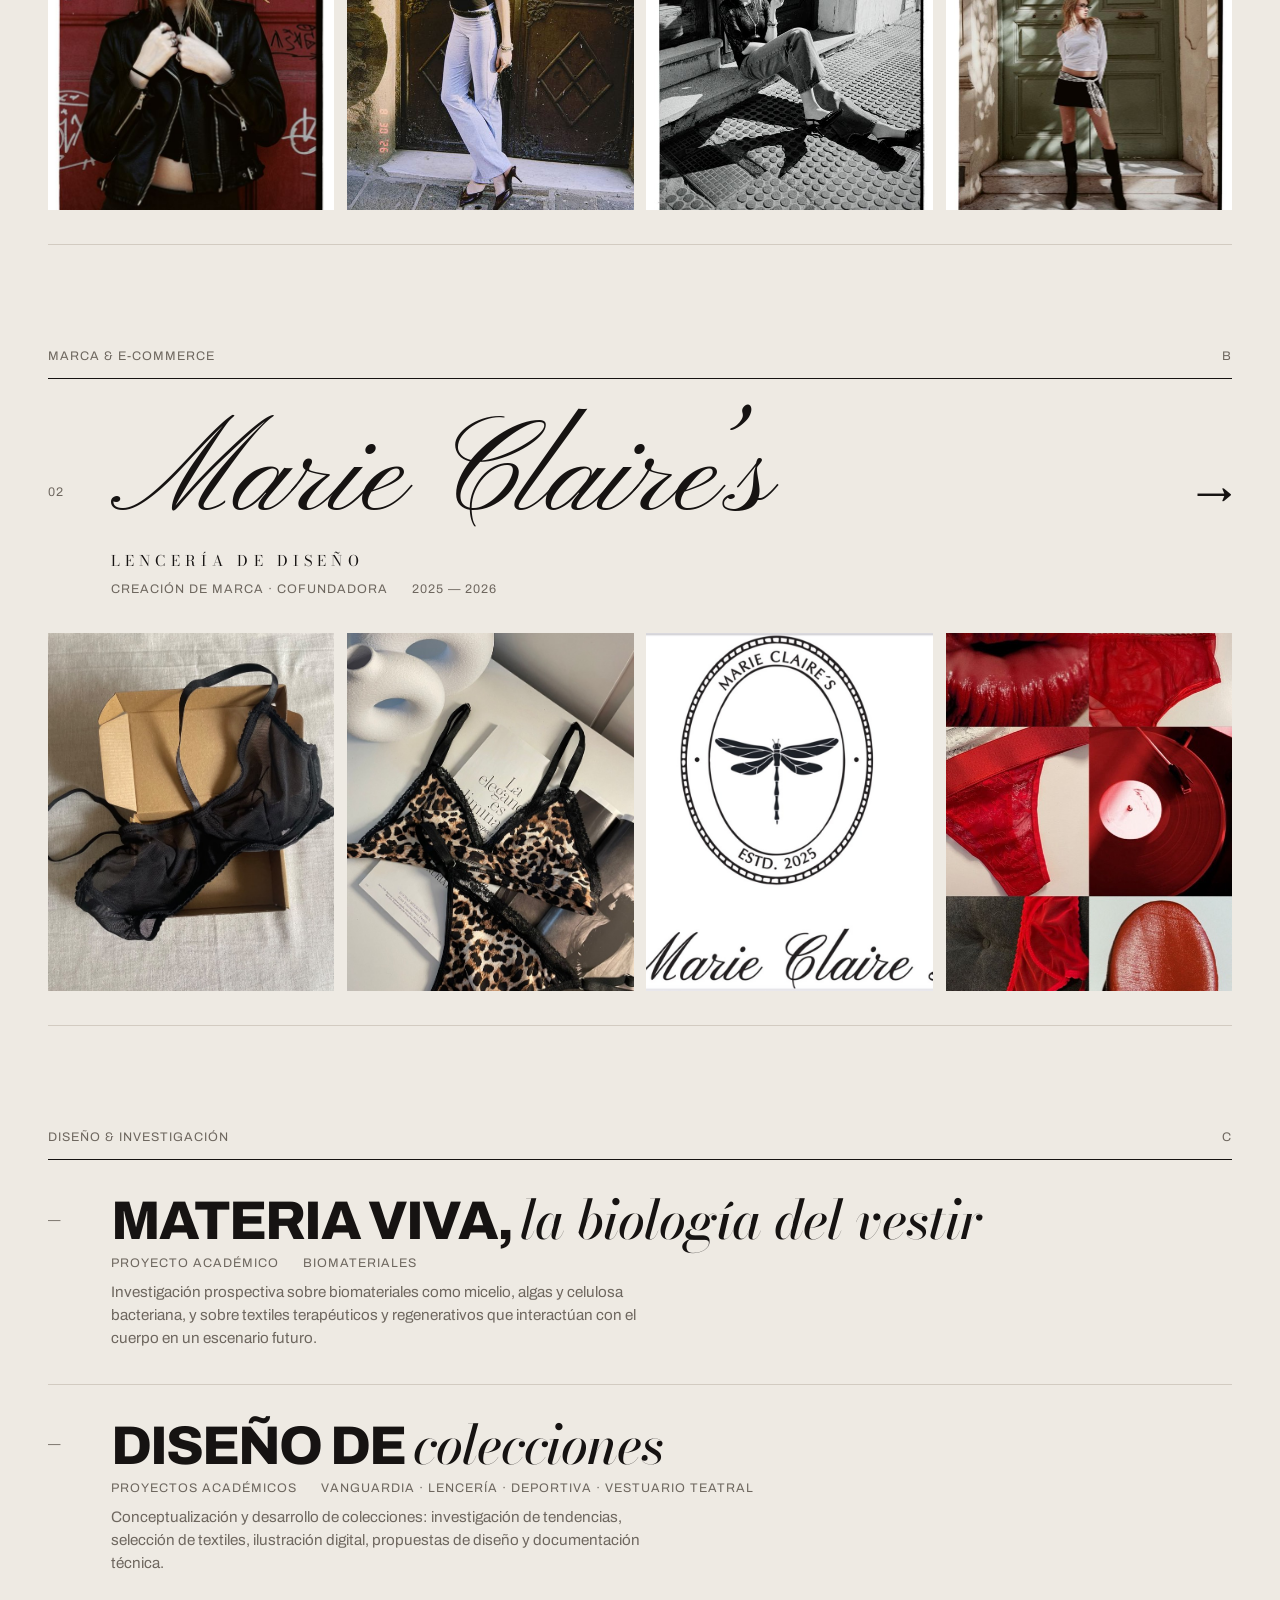
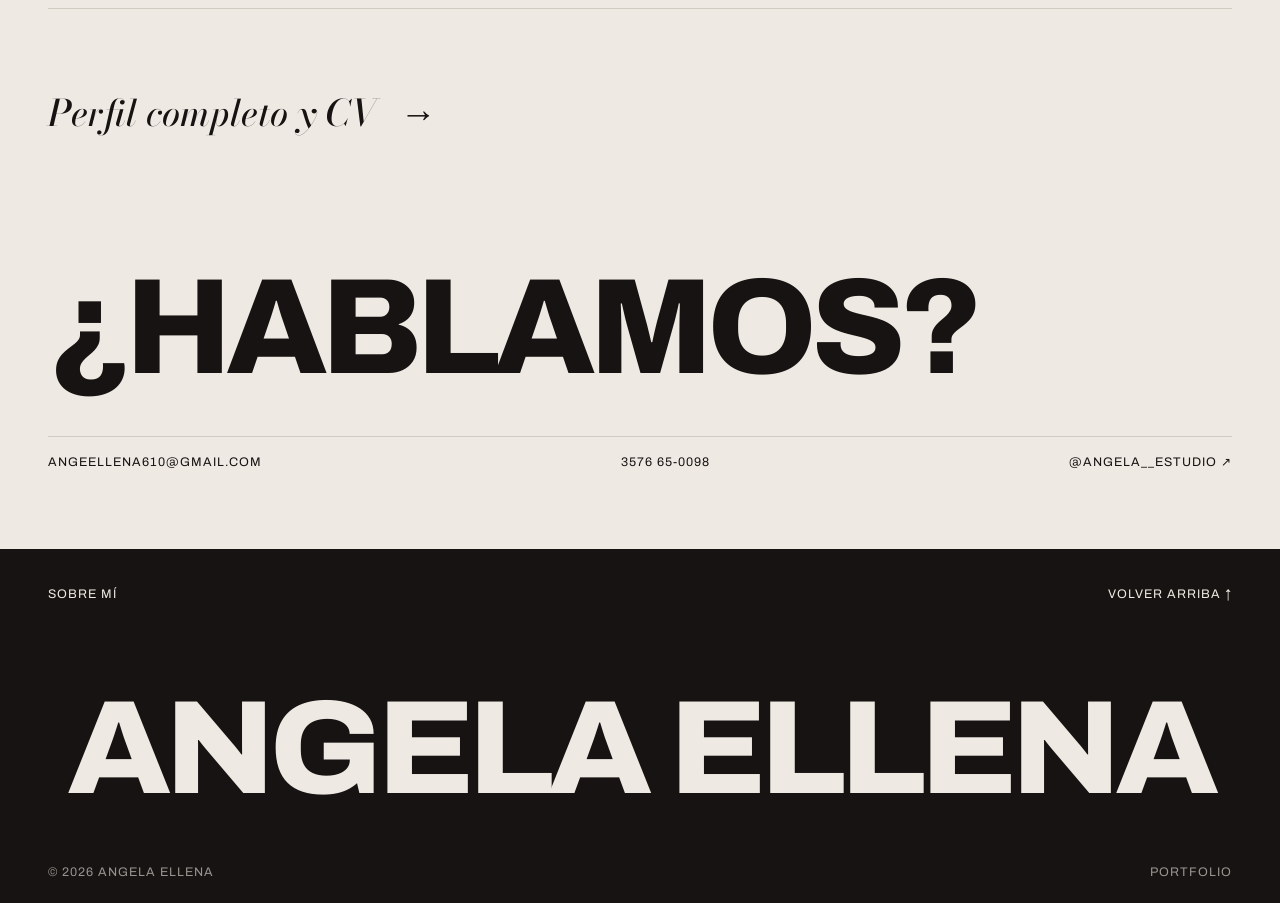
==== commit 5a4e367b: "Índice con el pie negro y ANGELA ELLENA Co-Authored-By: Claude Opus 5.5 <noreply@anthropic.com>" ====
--- a/index.html
+++ b/index.html
@@ -122,6 +122,13 @@
     .foot-row a { overflow-wrap: anywhere; }
     .foot-row a:hover { color: var(--soft); }
 
+    /* Pie negro con la firma, igual que en Sweet Chaos, Marie Claire's y Sobre mí */
+    .pie { background: var(--ink); color: var(--paper); padding: 36px 0 max(22px, env(safe-area-inset-bottom)); overflow: hidden; }
+    .pie-row { display: flex; flex-wrap: wrap; justify-content: space-between; gap: 12px 28px; }
+    .pie-row a:hover { opacity: .6; }
+    .pie-row--small { opacity: .6; }
+    .pie-mark { margin: clamp(40px, 7vw, 90px) 0 clamp(28px, 4.5vw, 64px); text-align: center; white-space: nowrap; font-family: var(--f-rebel); font-weight: 800; font-stretch: 105%; text-transform: uppercase; letter-spacing: -.045em; font-size: 10.4vw; line-height: .84; }
+
     /* Aparición suave al cargar y al bajar */
     .js .rv { opacity: 0; transform: translateY(24px); transition: opacity 1.1s var(--ease), transform 1.1s var(--ease); }
     .js .rv.in { opacity: 1; transform: none; }
@@ -247,10 +254,21 @@
       <a href="mailto:angeellena610@gmail.com">angeellena610@gmail.com</a>
       <a href="tel:+5493576650098">3576 65-0098</a>
       <a href="https://instagram.com/angela__estudio" target="_blank" rel="noopener">@angela__estudio ↗</a>
-      <span class="soft">© 2026</span>
     </div>
   </section>
 </main>
+
+<footer class="pie">
+  <div class="pie-row wrap small">
+    <a href="about/" data-en="About">Sobre mí</a>
+    <a href="#top" data-en="Back to top ↑">Volver arriba ↑</a>
+  </div>
+  <p class="pie-mark" aria-hidden="true">Angela Ellena</p>
+  <div class="pie-row pie-row--small wrap small">
+    <span>© 2026 Angela Ellena</span>
+    <span>Portfolio</span>
+  </div>
+</footer>
 
 <script>
 (() => {
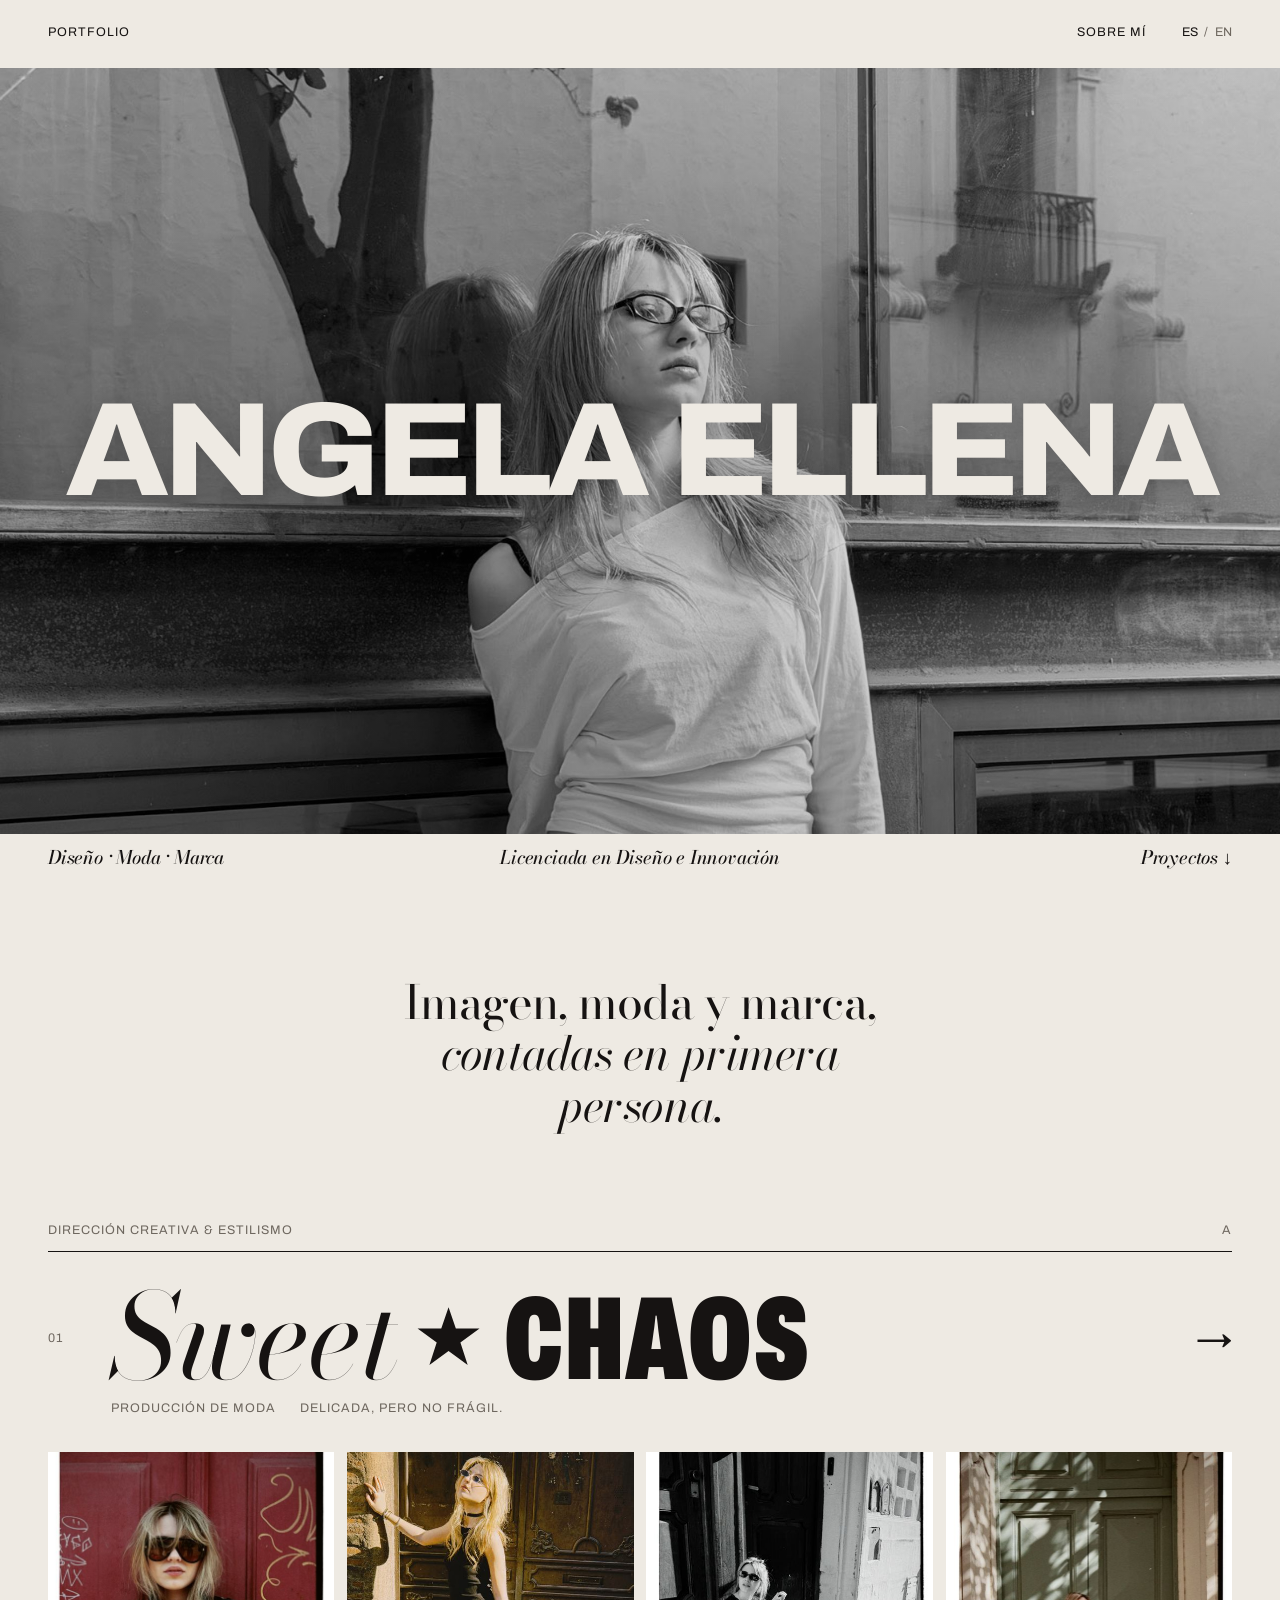
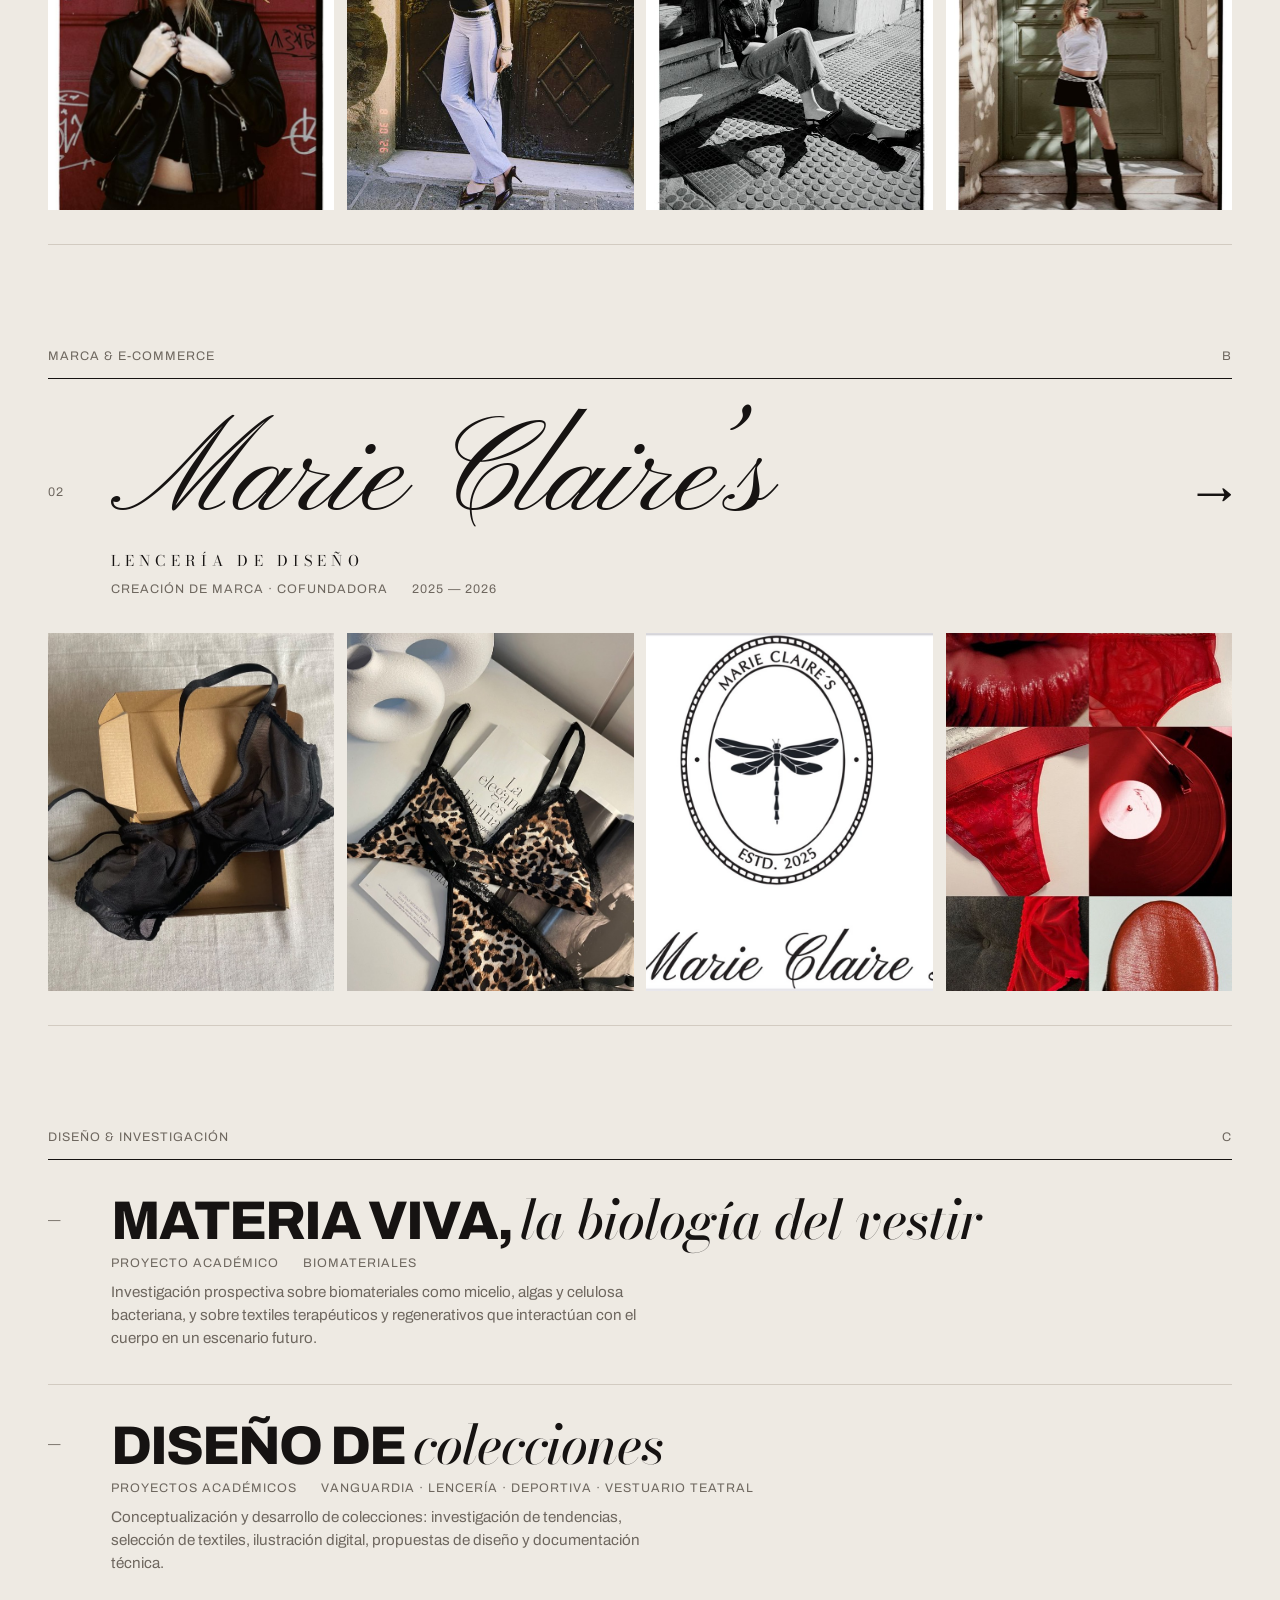
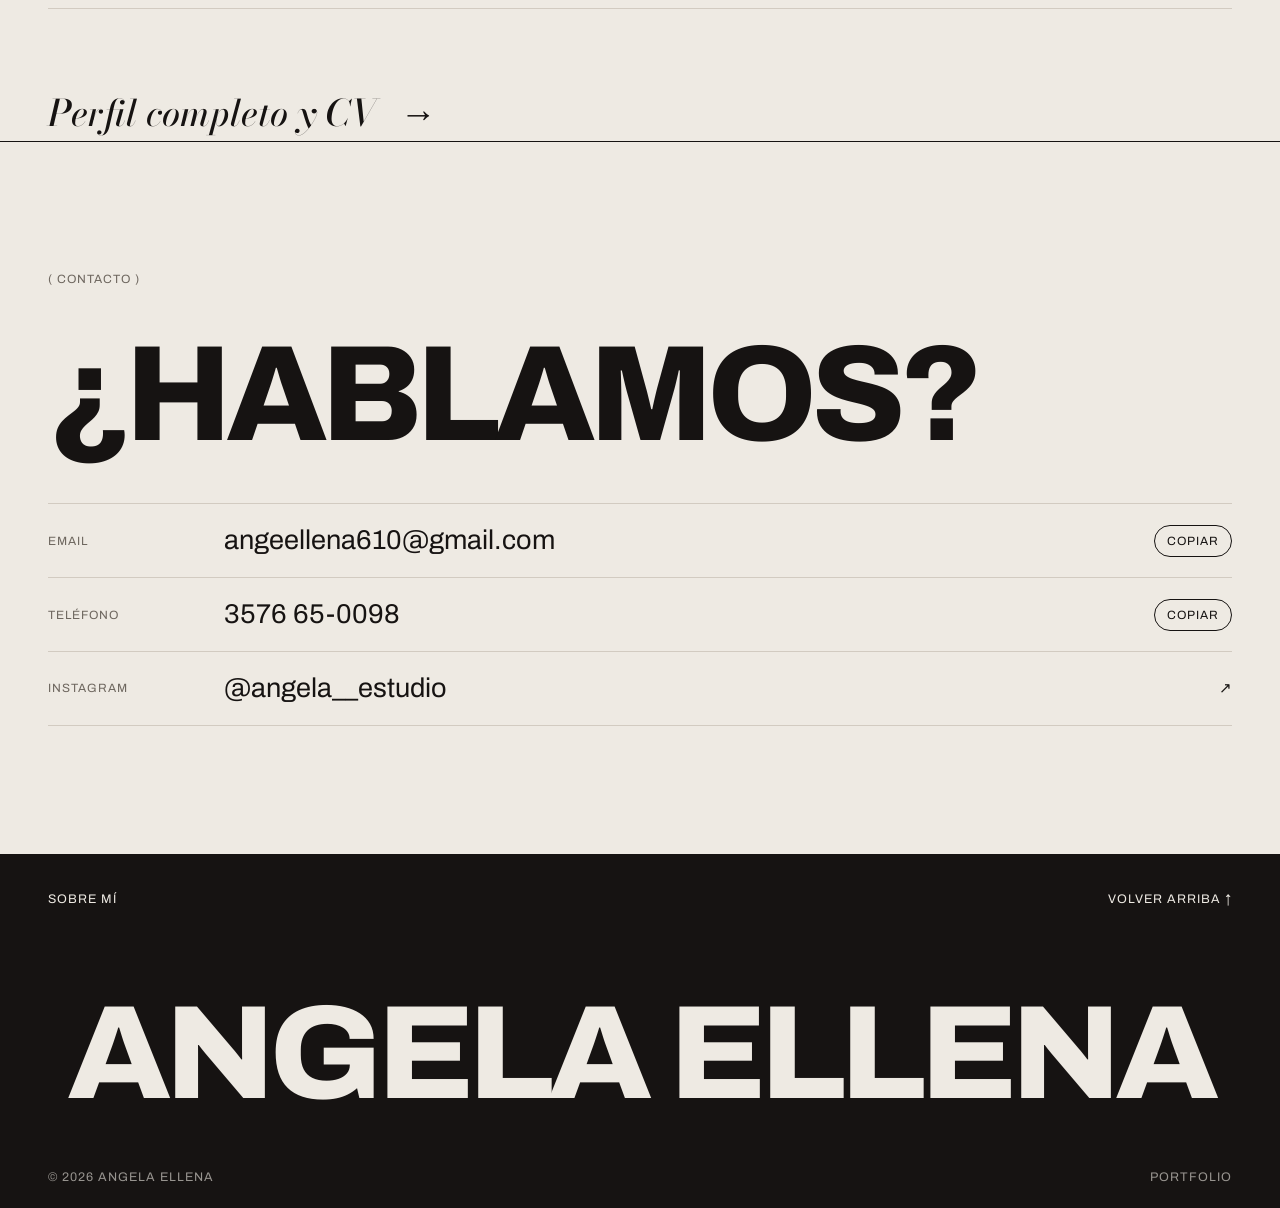
==== commit 96fe49ef: "Contacto completo con ¿HABLAMOS? y botones Copiar en todas las páginas El bloque sale de assets/site" ====
--- a/index.html
+++ b/index.html
@@ -23,7 +23,6 @@
       --ink: #161312;
       --soft: #6E675F;
       --rule: #D2CBC1;
-      --pink: #FB0292; /* Pantone 17-2435 TN Pink Glo */
       --f-romantic: "Bodoni Moda", "Didot", "Bodoni 72", Georgia, serif;
       --f-rebel: "Archivo", "Helvetica Neue", Arial, sans-serif;
       --f-italic: "Bodoni Moda", "Didot", "Bodoni 72", Georgia, serif;
@@ -115,25 +114,14 @@
     }
 
     /* Contacto */
-    .contact { padding-top: clamp(70px, 10vw, 140px); padding-bottom: max(clamp(40px, 6vw, 80px), env(safe-area-inset-bottom)); }
-    .big { font-family: var(--f-rebel); font-weight: 800; text-transform: uppercase; font-size: clamp(2.6rem, .5rem + 10vw, 12rem); line-height: .88; letter-spacing: -.045em; transition: color .3s; }
-    .big:hover { color: var(--pink); }
-    .foot-row { display: flex; flex-wrap: wrap; justify-content: space-between; gap: 10px 28px; margin-top: clamp(28px, 4vw, 48px); border-top: 1px solid var(--rule); padding-top: 16px; }
-    .foot-row a { overflow-wrap: anywhere; }
-    .foot-row a:hover { color: var(--soft); }
-
-    /* Pie negro con la firma, igual que en Sweet Chaos, Marie Claire's y Sobre mí */
-    .pie { background: var(--ink); color: var(--paper); padding: 36px 0 max(22px, env(safe-area-inset-bottom)); overflow: hidden; }
-    .pie-row { display: flex; flex-wrap: wrap; justify-content: space-between; gap: 12px 28px; }
-    .pie-row a:hover { opacity: .6; }
-    .pie-row--small { opacity: .6; }
-    .pie-mark { margin: clamp(40px, 7vw, 90px) 0 clamp(28px, 4.5vw, 64px); text-align: center; white-space: nowrap; font-family: var(--f-rebel); font-weight: 800; font-stretch: 105%; text-transform: uppercase; letter-spacing: -.045em; font-size: 10.4vw; line-height: .84; }
+
 
     /* Aparición suave al cargar y al bajar */
     .js .rv { opacity: 0; transform: translateY(24px); transition: opacity 1.1s var(--ease), transform 1.1s var(--ease); }
     .js .rv.in { opacity: 1; transform: none; }
     @media (prefers-reduced-motion: reduce) { .js .rv { opacity: 1; transform: none; transition: none; } html { scroll-behavior: auto; } }
   </style>
+  <link rel="stylesheet" href="assets/site.css">
 </head>
 <body>
 
@@ -152,7 +140,7 @@
 <main>
   <section class="hero rv">
       <div class="frame">
-        <h1 class="name"><span>Angela</span> <span>Ellena</span></h1>
+        <h1 class="name ae-name"><span>Angela</span> <span>Ellena</span></h1>
         <img class="on" src="assets/home/h01.jpg" width="1600" height="1200" alt="">
         <img data-src="assets/home/h02.jpg" width="1600" height="900" alt="">
         <img data-src="assets/home/h03.jpg" width="1280" height="960" alt="">
@@ -248,23 +236,36 @@
   <a class="more rv" href="about/"><span data-en="Full profile &amp; CV">Perfil completo y CV</span><span class="more-a" aria-hidden="true">→</span></a>
   </div>
 
-  <section class="contact wrap" aria-label="Contacto">
-    <a class="big" href="mailto:angeellena610@gmail.com" data-en="Let’s talk">¿Hablamos?</a>
-    <div class="foot-row small">
-      <a href="mailto:angeellena610@gmail.com">angeellena610@gmail.com</a>
-      <a href="tel:+5493576650098">3576 65-0098</a>
-      <a href="https://instagram.com/angela__estudio" target="_blank" rel="noopener">@angela__estudio ↗</a>
+  <section class="ae-contact wrap" id="contacto">
+    <p class="ae-contact-label">( <span data-en="Contact">Contacto</span> )</p>
+    <a class="ae-hablamos" href="mailto:angeellena610@gmail.com" data-en="Let’s talk">¿Hablamos?</a>
+    <div class="ae-contact-rows">
+      <div class="ae-contact-row">
+        <span class="ae-contact-k">Email</span>
+        <span class="ae-contact-v" id="email">angeellena610@gmail.com</span>
+        <button type="button" class="ae-copy" data-copy="email" data-en="Copy">Copiar</button>
+      </div>
+      <div class="ae-contact-row">
+        <span class="ae-contact-k" data-en="Phone">Teléfono</span>
+        <a class="ae-contact-v" id="phone" href="tel:+5493576650098">3576 65-0098</a>
+        <button type="button" class="ae-copy" data-copy="phone" data-en="Copy">Copiar</button>
+      </div>
+      <div class="ae-contact-row">
+        <span class="ae-contact-k">Instagram</span>
+        <a class="ae-contact-v" href="https://instagram.com/angela__estudio" target="_blank" rel="noopener">@angela__estudio</a>
+        <span aria-hidden="true">↗</span>
+      </div>
     </div>
   </section>
 </main>
 
-<footer class="pie">
-  <div class="pie-row wrap small">
+<footer class="ae-pie">
+  <div class="ae-pie-row wrap">
     <a href="about/" data-en="About">Sobre mí</a>
     <a href="#top" data-en="Back to top ↑">Volver arriba ↑</a>
   </div>
-  <p class="pie-mark" aria-hidden="true">Angela Ellena</p>
-  <div class="pie-row pie-row--small wrap small">
+  <p class="ae-pie-mark ae-name" aria-hidden="true">Angela Ellena</p>
+  <div class="ae-pie-row ae-pie-row--small wrap">
     <span>© 2026 Angela Ellena</span>
     <span>Portfolio</span>
   </div>
@@ -317,5 +318,6 @@
   } else rvs.forEach((el) => el.classList.add('in'));
 })();
 </script>
+<script src="assets/site.js" defer></script>
 </body>
 </html>
--- a/assets/site.css
+++ b/assets/site.css
@@ -0,0 +1,112 @@
+/* ==========================================================================
+   Piezas compartidas por TODAS las páginas del sitio (ver CLAUDE.md).
+   Cada página la carga después de sus propios estilos:
+     raíz:        <link rel="stylesheet" href="assets/site.css">
+     subcarpeta:  <link rel="stylesheet" href="../assets/site.css">
+   Necesita Archivo con eje de ancho (wdth 62..125, wght 100..900) cargada desde Google Fonts.
+   No redefinir estas clases dentro de una página: si algo cambia, se cambia acá.
+   ========================================================================== */
+
+:root {
+  --ae-paper: #EEEAE3;   /* fondo hueso */
+  --ae-ink: #161312;     /* casi negro: texto y fondo del pie */
+  --ae-pink: #FB0292;    /* Pantone 17-2435 TN Pink Glo: único color de hover */
+  --ae-soft: #6E675F;    /* texto secundario */
+  --ae-rule: #D2CBC1;    /* líneas finas */
+  --ae-f-name: "Archivo", "Helvetica Neue", Arial, sans-serif;
+}
+
+/* ANGELA ELLENA como título: siempre esta mayúscula pesada.
+   El tamaño lo pone cada lugar (portada, sección de la diseñadora, pie). */
+.ae-name {
+  font-family: var(--ae-f-name);
+  font-weight: 800;
+  font-stretch: 105%;
+  font-style: normal;
+  text-transform: uppercase;
+  letter-spacing: -0.045em;
+  line-height: 0.84;
+}
+.ae-name em { font-style: normal; }
+
+/* ¿HABLAMOS? — mismo diseño en todas las páginas, seguido de la fila de contacto */
+.ae-hablamos {
+  font-family: var(--ae-f-name);
+  font-weight: 800;
+  text-transform: uppercase;
+  font-size: clamp(2.6rem, 0.5rem + 10vw, 12rem);
+  line-height: 0.88;
+  letter-spacing: -0.045em;
+  color: inherit;
+  text-decoration: none;
+  transition: color 0.3s;
+}
+.ae-hablamos:hover { color: var(--ae-pink); }
+
+/* Bloque de contacto completo: etiqueta, ¿HABLAMOS? y filas con los datos a la vista.
+   Va en todas las páginas justo antes del pie. Los botones "Copiar" funcionan con assets/site.js. */
+.ae-contact {
+  padding-block: clamp(72px, 10vw, 140px);
+  border-top: 1px solid var(--ae-ink);
+  display: grid;
+  gap: clamp(24px, 4vw, 48px);
+  font-family: var(--ae-f-name);
+  font-weight: 400;
+}
+.ae-contact .ae-hablamos { justify-self: start; }
+.ae-contact-label { margin: 0; font-size: 0.75rem; letter-spacing: 0.08em; text-transform: uppercase; color: var(--ae-soft); }
+.ae-contact-rows { display: grid; border-top: 1px solid var(--ae-rule); }
+.ae-contact-row {
+  display: grid;
+  grid-template-columns: minmax(0, 1fr) auto;
+  align-items: center;
+  gap: 4px 16px;
+  padding-block: 16px;
+  border-bottom: 1px solid var(--ae-rule);
+}
+.ae-contact-k { grid-column: 1 / -1; font-size: 0.75rem; letter-spacing: 0.08em; text-transform: uppercase; color: var(--ae-soft); }
+.ae-contact-v { font-size: clamp(1.05rem, 0.9rem + 1vw, 1.75rem); overflow-wrap: anywhere; user-select: all; color: inherit; text-decoration: none; }
+a.ae-contact-v { user-select: auto; }
+a.ae-contact-v:hover { text-decoration: underline; text-underline-offset: 0.15em; }
+.ae-copy {
+  font: inherit; font-size: 0.75rem; letter-spacing: 0.08em; text-transform: uppercase;
+  color: inherit; background: none; cursor: pointer;
+  border: 1px solid var(--ae-ink); padding: 6px 12px; border-radius: 999px;
+  transition: background 0.2s, color 0.2s;
+}
+.ae-copy:hover { background: var(--ae-ink); color: var(--ae-paper); }
+@media (min-width: 760px) {
+  .ae-contact-row { grid-template-columns: 160px minmax(0, 1fr) auto; }
+  .ae-contact-k { grid-column: auto; }
+}
+
+/* Pie negro con la firma gigante: cierra todas las páginas */
+.ae-pie {
+  background: var(--ae-ink);
+  color: var(--ae-paper);
+  padding: 36px 0 max(22px, env(safe-area-inset-bottom));
+  overflow: hidden;
+}
+.ae-pie-row {
+  display: flex;
+  flex-wrap: wrap;
+  justify-content: space-between;
+  gap: 12px 28px;
+  font-family: var(--ae-f-name);
+  font-size: 0.78rem;
+  letter-spacing: 0.08em;
+  text-transform: uppercase;
+}
+.ae-pie-row a { color: inherit; text-decoration: none; transition: opacity 0.3s; }
+.ae-pie-row a:hover { opacity: 0.6; }
+.ae-pie-row--small { opacity: 0.6; }
+.ae-pie-mark {
+  margin: clamp(40px, 7vw, 90px) 0 clamp(28px, 4.5vw, 64px);
+  text-align: center;
+  white-space: nowrap;
+  font-size: 10.4vw;
+}
+
+@media print {
+  .ae-pie { display: none; }
+}
